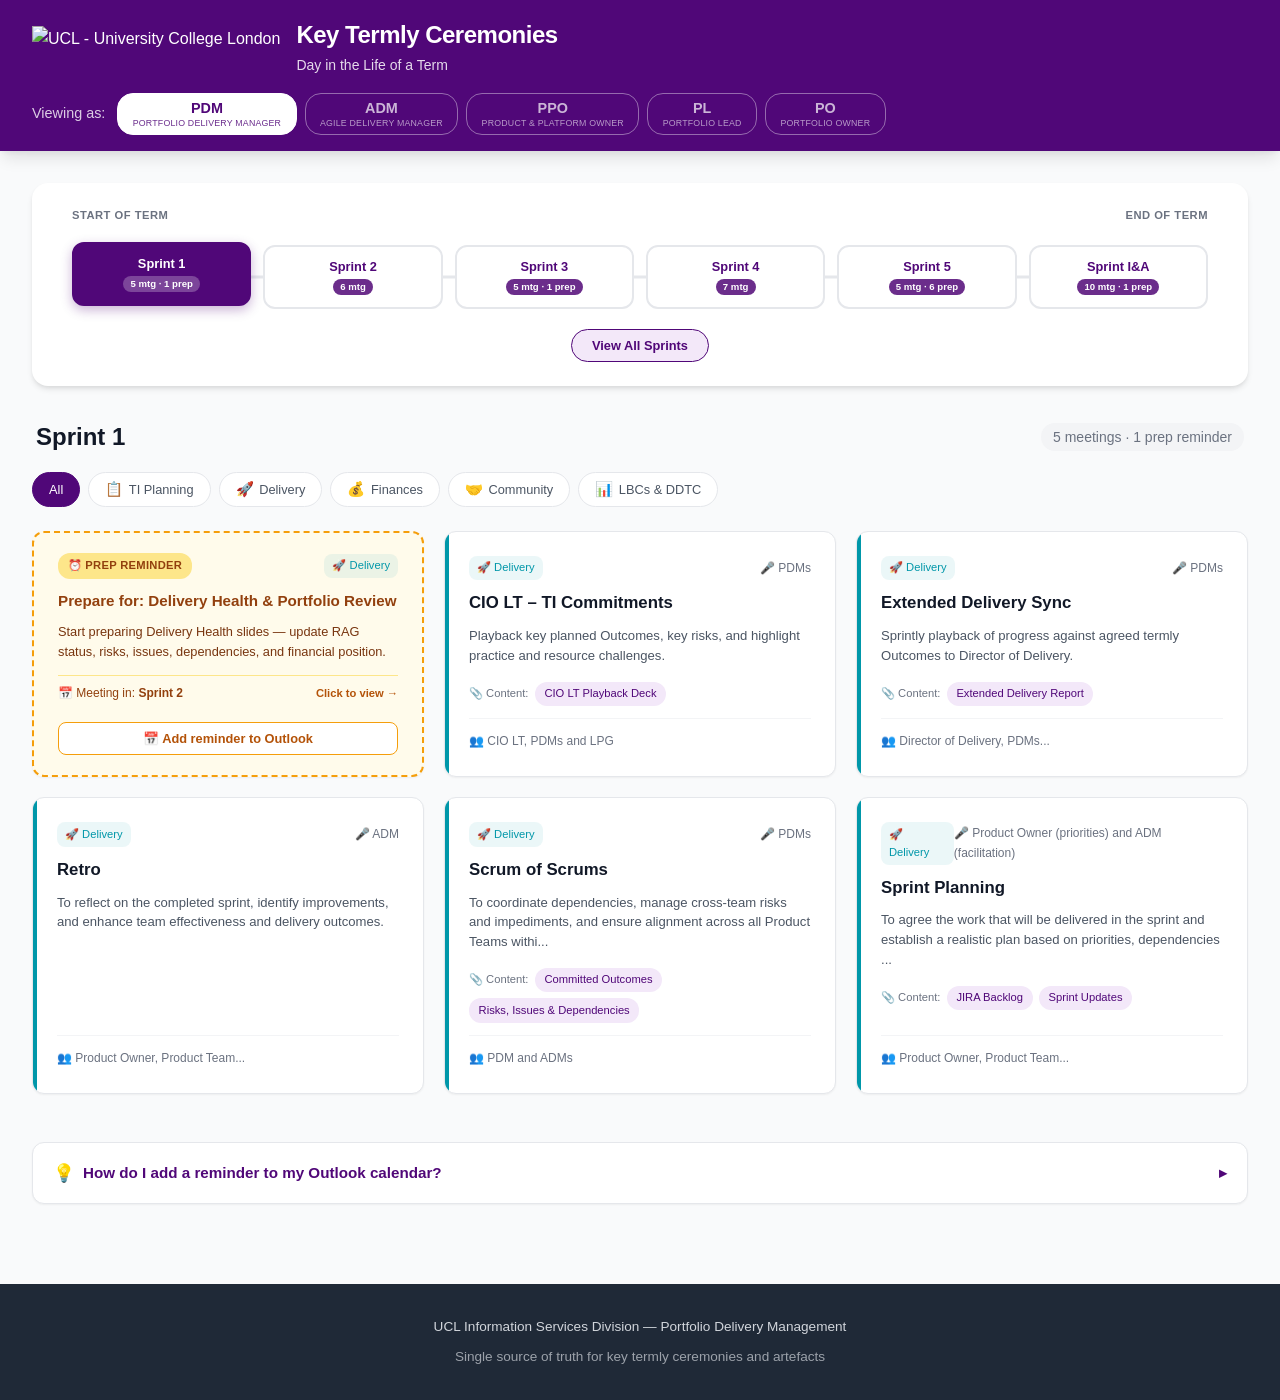
==== preview.html @ 7ee07da6 "Add files via upload" ====
<!DOCTYPE html>
<html lang="en">
<head>
    <meta charset="UTF-8">
    <meta name="viewport" content="width=device-width, initial-scale=1.0">
    <title>Key Termly Ceremonies — Day in the Life of a Term | UCL ISD</title>
    <meta name="description" content="A reference guide for Portfolio Delivery Managers at UCL, showing all key termly ceremonies, meetings, artefacts, and their schedule across sprints.">
    <style>
/* ========== CSS VARIABLES (UCL Branding) ========== */
:root {
    --ucl-purple: #500778;
    --ucl-purple-light: #6B2D8B;
    --ucl-purple-lighter: #F3E8F9;
    --ucl-purple-bg: #FAF5FC;
    --ucl-teal: #0097A9;
    --ucl-orange: #E87722;
    --ucl-red: #8C1515;
    --ucl-green: #2E7D32;
    --white: #FFFFFF;
    --gray-50: #F9FAFB;
    --gray-100: #F3F4F6;
    --gray-200: #E5E7EB;
    --gray-300: #D1D5DB;
    --gray-400: #9CA3AF;
    --gray-500: #6B7280;
    --gray-600: #4B5563;
    --gray-700: #374151;
    --gray-800: #1F2937;
    --gray-900: #111827;
    --shadow-sm: 0 1px 2px rgba(0,0,0,0.05);
    --shadow-md: 0 4px 6px -1px rgba(0,0,0,0.1), 0 2px 4px -1px rgba(0,0,0,0.06);
    --shadow-lg: 0 10px 15px -3px rgba(0,0,0,0.1), 0 4px 6px -2px rgba(0,0,0,0.05);
    --shadow-xl: 0 20px 25px -5px rgba(0,0,0,0.1), 0 10px 10px -5px rgba(0,0,0,0.04);
    --radius-sm: 6px;
    --radius-md: 8px;
    --radius-lg: 12px;
    --radius-xl: 16px;
    --transition: 0.2s ease;
}

/* ========== RESET & BASE ========== */
*, *::before, *::after {
    box-sizing: border-box;
    margin: 0;
    padding: 0;
}

html {
    scroll-behavior: smooth;
}

body {
    font-family: -apple-system, BlinkMacSystemFont, 'Segoe UI', Roboto, 'Helvetica Neue', Arial, sans-serif;
    background: var(--gray-50);
    color: var(--gray-800);
    line-height: 1.6;
    min-height: 100vh;
}

/* ========== ACCESSIBILITY ========== */
/* Skip navigation link */
.skip-link {
    position: absolute;
    top: -100px;
    left: 0;
    background: var(--ucl-purple);
    color: var(--white);
    padding: 0.75rem 1.5rem;
    z-index: 10000;
    font-weight: 600;
    text-decoration: none;
    border-radius: 0 0 var(--radius-md) 0;
}

.skip-link:focus {
    top: 0;
}

/* Screen reader only text */
.sr-only {
    position: absolute;
    width: 1px;
    height: 1px;
    padding: 0;
    margin: -1px;
    overflow: hidden;
    clip: rect(0, 0, 0, 0);
    white-space: nowrap;
    border-width: 0;
}

/* Reduced motion preference */
@media (prefers-reduced-motion: reduce) {
    *, *::before, *::after {
        animation-duration: 0.01ms !important;
        animation-iteration-count: 1 !important;
        transition-duration: 0.01ms !important;
        scroll-behavior: auto !important;
    }
}

/* High contrast mode support */
@media (forced-colors: active) {
    .sprint-card.active {
        border: 3px solid ButtonText;
    }
    
    .meeting-card::before {
        forced-color-adjust: none;
    }
    
    .filter-btn.active {
        border: 2px solid ButtonText;
    }
}

/* Content instructions for artefacts */
.content-instructions {
    font-size: 0.75rem;
    color: var(--gray-500);
    font-style: italic;
    margin-bottom: 0.5rem;
}

/* ========== HEADER ========== */
.site-header {
    background: var(--ucl-purple);
    color: var(--white);
    padding: 1rem 2rem;
    position: sticky;
    top: 0;
    z-index: 100;
    box-shadow: var(--shadow-lg);
}

.header-content {
    max-width: 1400px;
    margin: 0 auto;
    display: flex;
    justify-content: space-between;
    align-items: center;
    flex-wrap: wrap;
    gap: 1rem;
}

.site-title {
    font-size: 1.5rem;
    font-weight: 700;
    letter-spacing: -0.5px;
}

.site-subtitle {
    font-size: 0.875rem;
    opacity: 0.85;
    font-weight: 400;
}

.header-brand {
    display: flex;
    align-items: center;
    gap: 1rem;
}

.ucl-logo {
    height: 40px;
    width: auto;
}

.header-titles {
    display: flex;
    flex-direction: column;
}

.persona-selector {
    display: flex;
    align-items: center;
    gap: 0.75rem;
}

.persona-label {
    font-size: 0.9rem;
    opacity: 0.8;
}

.persona-badges {
    display: flex;
    gap: 0.5rem;
}

.persona-badge {
    display: flex;
    flex-direction: column;
    align-items: center;
    gap: 0.1rem;
    padding: 0.4rem 0.9rem;
    border-radius: 16px;
    border: 1.5px solid rgba(255,255,255,0.4);
    background: transparent;
    color: rgba(255,255,255,0.7);
    cursor: pointer;
    transition: var(--transition);
}

.persona-abbr {
    font-size: 0.9rem;
    font-weight: 700;
}

.persona-full {
    font-size: 0.55rem;
    font-weight: 500;
    opacity: 0.85;
    text-transform: uppercase;
    letter-spacing: 0.2px;
    white-space: nowrap;
}

.persona-badge.active {
    background: var(--white);
    color: var(--ucl-purple);
    border-color: var(--white);
}

.persona-badge.disabled {
    opacity: 0.4;
    cursor: not-allowed;
}

.persona-badge:not(.disabled):hover {
    background: rgba(255, 255, 255, 0.15);
    color: var(--white);
}

.persona-badge.active:hover {
    background: var(--white);
    color: var(--ucl-purple);
}

.persona-badge:focus-visible {
    outline: 3px solid var(--white);
    outline-offset: 2px;
}

/* ========== MAIN CONTENT ========== */
.main-content {
    max-width: 1400px;
    margin: 0 auto;
    padding: 2rem;
}

/* ========== TIMELINE ========== */
.timeline-section {
    background: var(--white);
    border-radius: var(--radius-xl);
    padding: 1.5rem 2rem 1.5rem;
    margin-bottom: 2rem;
    box-shadow: var(--shadow-md);
}

.timeline-header {
    display: flex;
    justify-content: space-between;
    margin-bottom: 1.25rem;
    padding: 0 0.5rem;
}

.timeline-label-start,
.timeline-label-end {
    font-size: 0.7rem;
    color: var(--gray-500);
    font-weight: 600;
    text-transform: uppercase;
    letter-spacing: 0.5px;
}

.timeline-track {
    position: relative;
    padding: 0 0.5rem;
}

.timeline-connector {
    position: absolute;
    top: 50%;
    left: 2rem;
    right: 2rem;
    height: 3px;
    background: var(--gray-200);
    transform: translateY(-50%);
    z-index: 1;
    border-radius: 2px;
}

.timeline-cards {
    position: relative;
    display: flex;
    justify-content: space-between;
    gap: 0.75rem;
    z-index: 2;
}

.sprint-card {
    display: flex;
    flex-direction: column;
    align-items: center;
    gap: 0.3rem;
    padding: 0.75rem 1rem;
    background: var(--white);
    border: 2px solid var(--gray-200);
    border-radius: var(--radius-lg);
    cursor: pointer;
    transition: all 0.25s ease;
    flex: 1;
    min-width: 0;
    position: relative;
}

.sprint-card:hover {
    border-color: var(--ucl-purple);
    background: var(--ucl-purple-lighter);
    transform: translateY(-2px);
    box-shadow: var(--shadow-md);
}

.sprint-card:focus-visible {
    outline: 3px solid var(--ucl-purple);
    outline-offset: 2px;
    border-color: var(--ucl-purple);
}

.sprint-card.active {
    background: var(--ucl-purple);
    border-color: var(--ucl-purple);
    transform: translateY(-3px);
    box-shadow: 0 4px 12px rgba(80, 7, 120, 0.3);
}

.sprint-card-name {
    font-size: 0.8rem;
    font-weight: 700;
    color: var(--ucl-purple);
    text-align: center;
}

.sprint-card.active .sprint-card-name {
    color: var(--white);
}

.sprint-card-count {
    font-size: 0.6rem;
    font-weight: 600;
    color: var(--white);
    background: var(--ucl-purple-light);
    padding: 0.15rem 0.45rem;
    border-radius: 10px;
    min-width: 1.4rem;
    text-align: center;
}

.sprint-card.active .sprint-card-count {
    background: rgba(255, 255, 255, 0.25);
    color: var(--white);
}

.view-all-container {
    display: flex;
    justify-content: center;
    margin-top: 1.25rem;
}

.view-all-btn {
    padding: 0.5rem 1.25rem;
    background: var(--ucl-purple-lighter);
    color: var(--ucl-purple);
    border: 1.5px solid var(--ucl-purple);
    border-radius: 20px;
    font-size: 0.8rem;
    font-weight: 600;
    cursor: pointer;
    transition: var(--transition);
}

.view-all-btn:hover {
    background: var(--ucl-purple);
    color: var(--white);
}

.view-all-btn.active {
    background: var(--ucl-purple);
    color: var(--white);
}

.view-all-btn:focus-visible {
    outline: 3px solid var(--ucl-purple);
    outline-offset: 2px;
}

/* ========== SPRINT HEADER ========== */
.sprint-header {
    display: flex;
    justify-content: space-between;
    align-items: center;
    margin-bottom: 1rem;
    padding: 0 0.25rem;
}

.sprint-title {
    font-size: 1.5rem;
    font-weight: 700;
    color: var(--gray-900);
}

.sprint-count {
    font-size: 0.875rem;
    color: var(--gray-500);
    background: var(--gray-100);
    padding: 0.35rem 0.75rem;
    border-radius: 20px;
}

/* ========== CATEGORY FILTER ========== */
.category-filter {
    display: flex;
    gap: 0.5rem;
    margin-bottom: 1.5rem;
    flex-wrap: wrap;
}

.filter-btn {
    padding: 0.5rem 1rem;
    border: 1.5px solid var(--gray-200);
    background: var(--white);
    border-radius: 20px;
    font-size: 0.8rem;
    font-weight: 500;
    color: var(--gray-600);
    cursor: pointer;
    transition: var(--transition);
    display: flex;
    align-items: center;
    gap: 0.35rem;
}

.filter-btn:hover {
    border-color: var(--ucl-purple);
    color: var(--ucl-purple);
}

.filter-btn.active {
    background: var(--ucl-purple);
    color: var(--white);
    border-color: var(--ucl-purple);
}

.filter-icon {
    font-size: 0.9rem;
}

/* ========== MEETINGS GRID ========== */
.meetings-grid {
    display: grid;
    grid-template-columns: repeat(auto-fill, minmax(380px, 1fr));
    gap: 1.25rem;
    margin-bottom: 3rem;
}

.meeting-card {
    background: var(--white);
    border-radius: var(--radius-lg);
    padding: 1.5rem;
    box-shadow: var(--shadow-sm);
    border: 1px solid var(--gray-200);
    cursor: pointer;
    transition: var(--transition);
    display: flex;
    flex-direction: column;
    gap: 0.75rem;
    position: relative;
    overflow: hidden;
}

.meeting-card::before {
    content: '';
    position: absolute;
    top: 0;
    left: 0;
    width: 4px;
    height: 100%;
    border-radius: 4px 0 0 4px;
}

.meeting-card[data-category="ti-planning"]::before { background: var(--ucl-purple); }
.meeting-card[data-category="delivery"]::before { background: var(--ucl-teal); }
.meeting-card[data-category="finances"]::before { background: var(--ucl-orange); }
.meeting-card[data-category="community"]::before { background: #00847C; }
.meeting-card[data-category="lbcs-ddtc"]::before { background: var(--ucl-red); }

.meeting-card:hover {
    box-shadow: var(--shadow-lg);
    transform: translateY(-2px);
    border-color: var(--gray-300);
}

.meeting-card:focus-visible {
    outline: 3px solid var(--ucl-purple);
    outline-offset: 2px;
    box-shadow: var(--shadow-lg);
}

.card-top {
    display: flex;
    justify-content: space-between;
    align-items: center;
}

.card-category {
    font-size: 0.7rem;
    font-weight: 500;
    padding: 0.2rem 0.5rem;
    border-radius: 8px;
}

.card-category[data-category="ti-planning"] {
    background: rgba(80, 7, 120, 0.08);
    color: var(--ucl-purple);
}
.card-category[data-category="delivery"] {
    background: rgba(0, 151, 169, 0.08);
    color: var(--ucl-teal);
}
.card-category[data-category="finances"] {
    background: rgba(232, 119, 34, 0.08);
    color: var(--ucl-orange);
}
.card-category[data-category="community"] {
    background: rgba(0, 132, 124, 0.08);
    color: #00847C;
}
.card-category[data-category="lbcs-ddtc"] {
    background: rgba(140, 21, 21, 0.08);
    color: var(--ucl-red);
}

.card-presenter {
    font-size: 0.75rem;
    color: var(--gray-500);
    font-weight: 500;
}

.card-title {
    font-size: 1.05rem;
    font-weight: 600;
    color: var(--gray-900);
    line-height: 1.3;
}

.card-why {
    font-size: 0.82rem;
    color: var(--gray-600);
    line-height: 1.5;
}

.card-content-row {
    display: flex;
    flex-wrap: wrap;
    align-items: center;
    gap: 0.4rem;
    padding-top: 0.25rem;
}

.card-content-label {
    font-size: 0.7rem;
    color: var(--gray-500);
    font-weight: 500;
}

.card-content-pill {
    font-size: 0.7rem;
    padding: 0.2rem 0.6rem;
    background: var(--ucl-purple-lighter);
    color: var(--ucl-purple);
    border-radius: 12px;
    font-weight: 500;
}

.card-footer {
    margin-top: auto;
    padding-top: 0.5rem;
    border-top: 1px solid var(--gray-100);
}

.card-who {
    font-size: 0.75rem;
    color: var(--gray-500);
}

/* ========== PREP REMINDER CARDS ========== */
.prep-reminder-card {
    background: #FFFBEB;
    border-radius: var(--radius-lg);
    padding: 1.25rem 1.5rem;
    box-shadow: var(--shadow-sm);
    border: 2px dashed #F59E0B;
    cursor: pointer;
    transition: var(--transition);
    display: flex;
    flex-direction: column;
    gap: 0.6rem;
}

.prep-reminder-card:hover {
    box-shadow: var(--shadow-lg);
    transform: translateY(-2px);
    border-color: #D97706;
    background: #FEF3C7;
}

.prep-reminder-card:focus-visible {
    outline: 3px solid #F59E0B;
    outline-offset: 2px;
}

.prep-reminder-header {
    display: flex;
    justify-content: space-between;
    align-items: center;
}

.prep-reminder-badge {
    font-size: 0.7rem;
    font-weight: 700;
    color: #92400E;
    background: #FDE68A;
    padding: 0.25rem 0.6rem;
    border-radius: 12px;
    text-transform: uppercase;
    letter-spacing: 0.3px;
}

.prep-reminder-title {
    font-size: 0.95rem;
    font-weight: 600;
    color: #92400E;
}

.prep-reminder-message {
    font-size: 0.8rem;
    color: #78350F;
    line-height: 1.5;
}

.prep-reminder-footer {
    display: flex;
    justify-content: space-between;
    align-items: center;
    padding-top: 0.5rem;
    border-top: 1px solid #FDE68A;
    margin-top: auto;
}

.prep-reminder-meeting-sprint {
    font-size: 0.75rem;
    color: #92400E;
}

.prep-reminder-action {
    font-size: 0.7rem;
    font-weight: 600;
    color: #B45309;
}

.prep-reminder-calendar {
    margin-top: 0.6rem;
}

.outlook-btn {
    width: 100%;
    padding: 0.5rem 0.75rem;
    background: var(--white);
    border: 1.5px solid #F59E0B;
    border-radius: var(--radius-md);
    font-size: 0.8rem;
    font-weight: 600;
    color: #B45309;
    cursor: pointer;
    transition: var(--transition);
}

.outlook-btn:hover {
    background: #F59E0B;
    color: var(--white);
}

.outlook-btn:focus-visible {
    outline: 3px solid #F59E0B;
    outline-offset: 2px;
}

/* ========== EMPTY STATE ========== */
.empty-state {
    grid-column: 1 / -1;
    text-align: center;
    padding: 3rem;
    color: var(--gray-500);
}

.empty-state-icon {
    font-size: 3rem;
    margin-bottom: 1rem;
}

.empty-state-text {
    font-size: 1rem;
    font-weight: 500;
}

/* ========== DETAIL PANEL (MODAL) ========== */
.detail-overlay {
    position: fixed;
    top: 0;
    left: 0;
    width: 100%;
    height: 100%;
    background: rgba(0, 0, 0, 0.5);
    z-index: 1000;
    display: none;
    align-items: center;
    justify-content: center;
    padding: 2rem;
    opacity: 0;
    transition: opacity 0.3s ease;
}

.detail-overlay.visible {
    display: flex;
    opacity: 1;
}

.detail-panel {
    background: var(--white);
    border-radius: var(--radius-xl);
    width: 100%;
    max-width: 700px;
    max-height: 85vh;
    overflow-y: auto;
    padding: 2rem;
    position: relative;
    box-shadow: var(--shadow-xl);
    animation: slideUp 0.3s ease;
}

/* Artefact panel removed - now inline */

@keyframes slideUp {
    from {
        transform: translateY(20px);
        opacity: 0;
    }
    to {
        transform: translateY(0);
        opacity: 1;
    }
}

.detail-close {
    position: absolute;
    top: 1rem;
    right: 1rem;
    width: 36px;
    height: 36px;
    border-radius: 50%;
    border: none;
    background: var(--gray-100);
    color: var(--gray-600);
    font-size: 1.5rem;
    cursor: pointer;
    display: flex;
    align-items: center;
    justify-content: center;
    transition: var(--transition);
}

.detail-close:hover {
    background: var(--gray-200);
    color: var(--gray-800);
}

.detail-header {
    display: flex;
    gap: 0.5rem;
    margin-bottom: 0.75rem;
    flex-wrap: wrap;
}

.detail-category-badge,
.detail-sprint-badge {
    padding: 0.3rem 0.75rem;
    border-radius: 12px;
    font-size: 0.7rem;
    font-weight: 600;
}

.detail-sprint-badge {
    background: var(--gray-100);
    color: var(--gray-600);
}

/* Artefact badge removed - now inline */

.detail-title {
    font-size: 1.5rem;
    font-weight: 700;
    color: var(--gray-900);
    margin-bottom: 1.5rem;
    padding-right: 2rem;
}

.detail-sections {
    display: flex;
    flex-direction: column;
    gap: 1.5rem;
}

.detail-section h3 {
    font-size: 0.85rem;
    font-weight: 600;
    color: var(--gray-500);
    text-transform: uppercase;
    letter-spacing: 0.5px;
    margin-bottom: 0.5rem;
    display: flex;
    align-items: center;
    gap: 0.4rem;
}

.section-icon {
    font-size: 1rem;
}

.detail-section p {
    font-size: 0.9rem;
    color: var(--gray-700);
    line-height: 1.7;
}

.outcome-box {
    margin-top: 0.75rem;
    padding: 0.75rem 1rem;
    background: var(--gray-50);
    border-left: 3px solid var(--ucl-purple);
    border-radius: 0 var(--radius-sm) var(--radius-sm) 0;
}

.outcome-box strong {
    font-size: 0.8rem;
    color: var(--ucl-purple);
    text-transform: uppercase;
    letter-spacing: 0.3px;
}

.outcome-box p {
    margin-top: 0.25rem;
    font-size: 0.85rem;
}

/* Key responsibilities list */
#detailResponsibilities {
    list-style: none;
    padding: 0;
    margin: 0;
}

#detailResponsibilities li {
    font-size: 0.9rem;
    color: var(--gray-700);
    padding: 0.35rem 0;
    padding-left: 1.5rem;
    position: relative;
    line-height: 1.5;
}

#detailResponsibilities li::before {
    content: '✓';
    position: absolute;
    left: 0;
    color: var(--ucl-green);
    font-weight: 700;
}

/* Content links (artefacts) */
.content-links {
    display: flex;
    flex-direction: column;
    gap: 0.5rem;
}

.content-link {
    display: inline-flex;
    align-items: center;
    gap: 0.4rem;
    padding: 0.6rem 1rem;
    background: var(--ucl-purple-lighter);
    border: 1.5px solid rgba(80, 7, 120, 0.2);
    border-radius: var(--radius-md);
    font-size: 0.85rem;
    color: var(--ucl-purple);
    font-weight: 500;
    cursor: pointer;
    transition: var(--transition);
    text-decoration: none;
}

.content-link:hover {
    background: var(--ucl-purple);
    color: var(--white);
    border-color: var(--ucl-purple);
}

.content-link.expanded {
    background: var(--ucl-purple);
    color: var(--white);
    border-color: var(--ucl-purple);
}

/* Inline artefact preview */
.content-preview {
    margin-top: 0.75rem;
}

.artefact-inline-preview {
    background: var(--gray-50);
    border: 1px solid var(--gray-200);
    border-radius: var(--radius-md);
    padding: 1rem;
    animation: slideDown 0.2s ease;
}

@keyframes slideDown {
    from { opacity: 0; transform: translateY(-8px); }
    to { opacity: 1; transform: translateY(0); }
}

.preview-title {
    font-size: 0.9rem;
    font-weight: 600;
    color: var(--gray-800);
    margin-bottom: 0.5rem;
}

.preview-description {
    font-size: 0.8rem;
    color: var(--gray-600);
    line-height: 1.5;
    margin-bottom: 0.75rem;
}

.preview-screenshots {
    display: flex;
    flex-direction: column;
    gap: 0.5rem;
}

.preview-screenshot-item {
    border: 1px solid var(--gray-200);
    border-radius: var(--radius-sm);
    overflow: hidden;
    cursor: pointer;
    transition: var(--transition);
}

.preview-screenshot-item:hover {
    box-shadow: var(--shadow-md);
    border-color: var(--ucl-purple);
}

.preview-screenshot-img {
    width: 100%;
    height: auto;
    display: block;
}

.screenshot-hint {
    text-align: center;
    font-size: 0.7rem;
    color: var(--gray-400);
    padding: 0.4rem;
    margin: 0;
}

/* Attendees */
.attendees-list {
    display: flex;
    flex-wrap: wrap;
    gap: 0.4rem;
}

.attendee-tag {
    padding: 0.3rem 0.7rem;
    background: var(--gray-100);
    border-radius: 16px;
    font-size: 0.8rem;
    color: var(--gray-700);
}

/* Back to meeting button - REMOVED (artefacts now inline) */

/* Screenshot gallery in artefact panel - REMOVED (now inline) */

/* Lightbox (full-screen image zoom) */
.lightbox-overlay {
    position: fixed;
    top: 0;
    left: 0;
    width: 100%;
    height: 100%;
    background: rgba(0, 0, 0, 0.9);
    z-index: 2000;
    display: none;
    align-items: center;
    justify-content: center;
    padding: 2rem;
    cursor: pointer;
}

.lightbox-overlay.visible {
    display: flex;
}

.lightbox-image {
    max-width: 95%;
    max-height: 90vh;
    object-fit: contain;
    border-radius: var(--radius-md);
    box-shadow: 0 0 40px rgba(0,0,0,0.5);
    animation: lightboxZoom 0.3s ease;
}

@keyframes lightboxZoom {
    from {
        transform: scale(0.8);
        opacity: 0;
    }
    to {
        transform: scale(1);
        opacity: 1;
    }
}

.lightbox-close {
    position: absolute;
    top: 1.5rem;
    right: 1.5rem;
    width: 44px;
    height: 44px;
    border-radius: 50%;
    border: none;
    background: rgba(255,255,255,0.15);
    color: var(--white);
    font-size: 2rem;
    cursor: pointer;
    display: flex;
    align-items: center;
    justify-content: center;
    transition: var(--transition);
    z-index: 2001;
}

.lightbox-close:hover {
    background: rgba(255,255,255,0.3);
}

/* ========== HELP SECTION ========== */
.help-section {
    margin: 1rem 0 3rem;
}

.help-details {
    background: var(--white);
    border: 1px solid var(--gray-200);
    border-radius: var(--radius-lg);
    box-shadow: var(--shadow-sm);
    overflow: hidden;
}

.help-summary {
    padding: 1rem 1.25rem;
    font-size: 0.95rem;
    font-weight: 600;
    color: var(--ucl-purple);
    cursor: pointer;
    display: flex;
    align-items: center;
    gap: 0.5rem;
    list-style: none;
    user-select: none;
}

.help-summary::-webkit-details-marker {
    display: none;
}

.help-summary::after {
    content: '▸';
    margin-left: auto;
    transition: transform 0.2s ease;
}

.help-details[open] .help-summary::after {
    transform: rotate(90deg);
}

.help-summary:hover {
    background: var(--ucl-purple-lighter);
}

.help-summary:focus-visible {
    outline: 3px solid var(--ucl-purple);
    outline-offset: -3px;
}

.help-icon {
    font-size: 1.1rem;
}

.help-content {
    padding: 0 1.25rem 1.25rem;
    border-top: 1px solid var(--gray-100);
}

.help-content p {
    font-size: 0.85rem;
    color: var(--gray-700);
    line-height: 1.6;
    margin-top: 0.75rem;
}

.help-steps {
    margin: 0.75rem 0 0 1.25rem;
    padding: 0;
}

.help-steps li {
    font-size: 0.85rem;
    color: var(--gray-700);
    line-height: 1.6;
    margin-bottom: 0.4rem;
}

.help-content code {
    background: var(--gray-100);
    padding: 0.1rem 0.35rem;
    border-radius: 4px;
    font-size: 0.8rem;
    color: var(--ucl-purple);
}

.help-note {
    font-size: 0.8rem !important;
    color: var(--gray-500) !important;
    font-style: italic;
    padding: 0.75rem;
    background: var(--gray-50);
    border-radius: var(--radius-md);
    border-left: 3px solid var(--ucl-purple);
    margin-top: 1rem !important;
}

/* ========== FOOTER ========== */
.site-footer {
    background: var(--gray-800);
    color: var(--gray-300);
    padding: 2rem;
    text-align: center;
}

.footer-content p {
    font-size: 0.85rem;
}

.footer-note {
    font-size: 0.75rem;
    opacity: 0.7;
    margin-top: 0.5rem;
}

/* ========== RESPONSIVE ========== */
@media (max-width: 768px) {
    .header-content {
        flex-direction: column;
        align-items: flex-start;
    }

    /* On mobile, hide the long full-name labels to save space (tooltip still available) */
    .persona-full {
        display: none;
    }

    .main-content {
        padding: 1rem;
    }

    .timeline-section {
        padding: 1.25rem 1rem;
    }

    .timeline-cards {
        flex-wrap: wrap;
        gap: 0.5rem;
    }

    .sprint-card {
        flex: 0 0 calc(33.33% - 0.5rem);
        padding: 0.6rem 0.5rem;
    }

    .sprint-card-number {
        font-size: 0.95rem;
    }

    .sprint-card-name {
        font-size: 0.55rem;
    }

    .timeline-connector {
        display: none;
    }

    .meetings-grid {
        grid-template-columns: 1fr;
    }

    .category-filter {
        overflow-x: auto;
        flex-wrap: nowrap;
        padding-bottom: 0.5rem;
    }

    .filter-btn {
        white-space: nowrap;
    }

    .detail-overlay {
        padding: 1rem;
    }

    .detail-panel {
        padding: 1.5rem;
        max-height: 90vh;
    }

    .detail-title {
        font-size: 1.25rem;
    }

    .sprint-header {
        flex-direction: column;
        align-items: flex-start;
        gap: 0.5rem;
    }

    .view-all-btn {
        width: 100%;
    }
}

@media (max-width: 480px) {
    .sprint-card {
        flex: 0 0 calc(33.33% - 0.35rem);
        padding: 0.5rem 0.35rem;
    }

    .sprint-card-count {
        display: none;
    }
}

</style>
</head>
<body>
    <!-- Skip Navigation Link (for keyboard/screen reader users) -->
    <a href="#main-content" class="skip-link">Skip to main content</a>

    <!-- Header -->
    <header class="site-header" role="banner">
        <div class="header-content">
            <div class="header-left">
                <div class="header-brand">
                    <img src="Images/ucl-logo-white.png" alt="UCL - University College London" class="ucl-logo" />
                    <div class="header-titles">
                        <h1 class="site-title">Key Termly Ceremonies</h1>
                        <p class="site-subtitle">Day in the Life of a Term</p>
                    </div>
                </div>
            </div>
            <div class="header-right">
                <nav class="persona-selector" aria-label="Role selector">
                    <span class="persona-label" id="persona-label">Viewing as:</span>
                    <div class="persona-badges" role="group" aria-labelledby="persona-label">
                        <button class="persona-badge active" data-persona="pdm" aria-pressed="true" aria-label="View as Portfolio Delivery Manager" title="Portfolio Delivery Manager">
                            <span class="persona-abbr">PDM</span>
                            <span class="persona-full">Portfolio Delivery Manager</span>
                        </button>
                        <button class="persona-badge" data-persona="adm" aria-pressed="false" aria-label="View as Agile Delivery Manager" title="Agile Delivery Manager">
                            <span class="persona-abbr">ADM</span>
                            <span class="persona-full">Agile Delivery Manager</span>
                        </button>
                        <button class="persona-badge" data-persona="ppo" aria-pressed="false" aria-label="View as Product and Platform Owner" title="Product & Platform Owner">
                            <span class="persona-abbr">PPO</span>
                            <span class="persona-full">Product &amp; Platform Owner</span>
                        </button>
                        <button class="persona-badge" data-persona="pl" aria-pressed="false" aria-label="View as Portfolio Lead" title="Portfolio Lead">
                            <span class="persona-abbr">PL</span>
                            <span class="persona-full">Portfolio Lead</span>
                        </button>
                        <button class="persona-badge" data-persona="po" aria-pressed="false" aria-label="View as Portfolio Owner" title="Portfolio Owner">
                            <span class="persona-abbr">PO</span>
                            <span class="persona-full">Portfolio Owner</span>
                        </button>
                    </div>
                </nav>
            </div>
        </div>
    </header>

    <!-- Main Content -->
    <main class="main-content" id="main-content" role="main">
        <!-- Timeline Section -->
        <section class="timeline-section" aria-label="Sprint timeline navigation">
            <p class="sr-only">Select a sprint to view its ceremonies. Each sprint card shows the number of meetings in that sprint.</p>
            <div class="timeline-header">
                <span class="timeline-label-start">Start of Term</span>
                <span class="timeline-label-end">End of Term</span>
            </div>
            <div class="timeline-track" role="toolbar" aria-label="Sprint selection">
                <div class="timeline-connector" aria-hidden="true"></div>
                <div class="timeline-cards" id="timelineCards">
                    <!-- Sprint cards populated by JavaScript -->
                </div>
            </div>
            <div class="view-all-container">
                <button class="view-all-btn" id="viewAllBtn" aria-pressed="false" aria-label="View all sprints together">View All Sprints</button>
            </div>
        </section>

        <!-- Sprint Header -->
        <section class="sprint-header" id="sprintHeader" aria-live="polite">
            <h2 class="sprint-title" id="sprintTitle">Sprint 1</h2>
            <div class="sprint-meta">
                <span class="sprint-count" id="sprintCount" aria-live="polite"></span>
            </div>
        </section>

        <!-- Category Filter -->
        <section class="category-filter" aria-label="Filter meetings by category" role="toolbar">
            <button class="filter-btn active" data-category="all" aria-pressed="true">All</button>
            <button class="filter-btn" data-category="ti-planning" aria-pressed="false">
                <span class="filter-icon" aria-hidden="true">📋</span> TI Planning
            </button>
            <button class="filter-btn" data-category="delivery" aria-pressed="false">
                <span class="filter-icon" aria-hidden="true">🚀</span> Delivery
            </button>
            <button class="filter-btn" data-category="finances" aria-pressed="false">
                <span class="filter-icon" aria-hidden="true">💰</span> Finances
            </button>
            <button class="filter-btn" data-category="community" aria-pressed="false">
                <span class="filter-icon" aria-hidden="true">🤝</span> Community
            </button>
            <button class="filter-btn" data-category="lbcs-ddtc" aria-pressed="false">
                <span class="filter-icon" aria-hidden="true">📊</span> LBCs & DDTC
            </button>
        </section>

        <!-- Meetings Grid -->
        <section class="meetings-grid" id="meetingsGrid" aria-label="List of ceremonies" aria-live="polite">
            <!-- Populated by JavaScript -->
        </section>

        <!-- Meeting Detail Panel (Modal) -->
        <div class="detail-overlay" id="detailOverlay" role="dialog" aria-modal="true" aria-labelledby="detailTitle">
            <div class="detail-panel" id="detailPanel">
                <button class="detail-close" id="detailClose" aria-label="Close meeting details">&times;</button>
                <div class="detail-header">
                    <span class="detail-category-badge" id="detailCategoryBadge"></span>
                    <span class="detail-sprint-badge" id="detailSprintBadge"></span>
                </div>
                <h2 class="detail-title" id="detailTitle"></h2>
                
                <div class="detail-sections">
                    <div class="detail-section">
                        <h3><span class="section-icon" aria-hidden="true">🎤</span> Presenter</h3>
                        <p id="detailPresenter"></p>
                    </div>

                    <div class="detail-section">
                        <h3><span class="section-icon" aria-hidden="true">🎯</span> Why</h3>
                        <p id="detailWhy"></p>
                        <div class="outcome-box" id="detailOutcomeBox">
                            <strong>Outcome:</strong>
                            <p id="detailOutcome"></p>
                        </div>
                    </div>

                    <div class="detail-section" id="contentSection">
                        <h3><span class="section-icon" aria-hidden="true">📎</span> Content</h3>
                        <p class="content-instructions">Click an artefact below to view its description and example screenshot.</p>
                        <div class="content-links" id="detailContent" role="group" aria-label="Artefacts for this meeting"></div>
                        <div class="content-preview" id="contentPreview" aria-live="polite"></div>
                    </div>

                    <div class="detail-section">
                        <h3><span class="section-icon" aria-hidden="true">👥</span> Who</h3>
                        <div id="detailAttendees"></div>
                    </div>

                    <div class="detail-section" id="responsibilitiesSection">
                        <h3><span class="section-icon" aria-hidden="true">✅</span> Key Responsibilities</h3>
                        <ul id="detailResponsibilities"></ul>
                    </div>
                </div>
            </div>
        </div>

        <!-- Image Lightbox (full-screen zoom) -->
        <div class="lightbox-overlay" id="lightboxOverlay" role="dialog" aria-modal="true" aria-label="Enlarged artefact image">
            <button class="lightbox-close" id="lightboxClose" aria-label="Close enlarged image">&times;</button>
            <img class="lightbox-image" id="lightboxImage" alt="" />
        </div>

        <!-- Help: Adding reminders to Outlook -->
        <section class="help-section" aria-label="How to add reminders to Outlook">
            <details class="help-details">
                <summary class="help-summary">
                    <span class="help-icon" aria-hidden="true">💡</span>
                    How do I add a reminder to my Outlook calendar?
                </summary>
                <div class="help-content">
                    <p>Prep reminders show in the sprint <strong>before</strong> a meeting, so you have time to prepare. To add one to your calendar:</p>
                    <ol class="help-steps">
                        <li>Click a sprint on the timeline that has a <strong>⏰ Prep Reminder</strong> card.</li>
                        <li>On the reminder card, click <strong>📅 Add reminder to Outlook</strong>.</li>
                        <li>A small calendar file (<code>.ics</code>) will download.</li>
                        <li>Open the downloaded file — it will open in Outlook (or your default calendar app).</li>
                        <li>In Outlook, click <strong>Save &amp; Close</strong> to add it to your calendar.</li>
                    </ol>
                    <p class="help-note">The reminder is created as an all-day event on the first day of the prep sprint. It works with Outlook, Google Calendar, and Apple Calendar. Your other meetings are already in your team diaries — these reminders are just to prompt you to start preparing.</p>
                </div>
            </details>
        </section>
    </main>

    <!-- Footer -->
    <footer class="site-footer" role="contentinfo">
        <div class="footer-content">
            <p>UCL Information Services Division — Portfolio Delivery Management</p>
            <p class="footer-note">Single source of truth for key termly ceremonies and artefacts</p>
        </div>
    </footer>

    <script>
// Key Termly Ceremonies - Meeting Data
const CEREMONIES_DATA = {
  // ============================================================
  // TERM CONFIGURATION — edit this each term
  // ------------------------------------------------------------
  // 1. hasExtraSprint6: set to true ONLY for the long term (once
  //    a year) that has an extra 2-week Sprint 6 before I&A.
  //    Leave as false for normal terms (5 sprints + I&A).
  // 2. sprintStartDates: the Monday each sprint begins, written as
  //    "YYYY-MM-DD" (year-month-day). Used for Outlook reminders.
  //    Update these 7 dates at the start of each term.
  // ============================================================
  termConfig: {
    hasExtraSprint6: false,
    sprintStartDates: {
      "sprint-1":    "2026-10-19",
      "sprint-2":    "2026-11-02",
      "sprint-3":    "2026-11-16",
      "sprint-4":    "2026-11-30",
      "sprint-5":    "2026-12-14",
      "sprint-6":    "2026-12-28",
      "sprint-6-ia": "2027-01-04"
    }
  },

  personas: [
    { id: "pdm", name: "Portfolio Delivery Manager", shortName: "PDM", active: true },
    { id: "adm", name: "Agile Delivery Manager", shortName: "ADM", active: true },
    { id: "ppo", name: "Product & Platform Owner", shortName: "PPO", active: true },
    { id: "pl", name: "Portfolio Lead", shortName: "PL", active: true },
    { id: "po", name: "Portfolio Owner", shortName: "PO", active: true }
  ],

  // Note: "sprint-6" is the OPTIONAL extra sprint (only shown when
  // termConfig.hasExtraSprint6 is true). "sprint-6-ia" is always the
  // final Innovation & Adapt sprint.
  sprints: [
    { id: "sprint-1", name: "Sprint 1", shortName: "Sprint 1", position: 1, optional: false },
    { id: "sprint-2", name: "Sprint 2", shortName: "Sprint 2", position: 2, optional: false },
    { id: "sprint-3", name: "Sprint 3", shortName: "Sprint 3", position: 3, optional: false },
    { id: "sprint-4", name: "Sprint 4", shortName: "Sprint 4", position: 4, optional: false },
    { id: "sprint-5", name: "Sprint 5", shortName: "Sprint 5", position: 5, optional: false },
    { id: "sprint-6", name: "Sprint 6", shortName: "Sprint 6", position: 6, optional: true },
    { id: "sprint-6-ia", name: "Sprint I&A", shortName: "I&A", position: 7, optional: false }
  ],

  categories: [
    { id: "ti-planning", name: "TI Planning", color: "#500778", icon: "📋" },
    { id: "delivery", name: "Delivery", color: "#0097A9", icon: "🚀" },
    { id: "finances", name: "Finances", color: "#E87722", icon: "💰" },
    { id: "community", name: "Community", color: "#00847C", icon: "🤝" },
    { id: "lbcs-ddtc", name: "LBCs & DDTC", color: "#8C1515", icon: "📊" }
  ],

  // Artefacts that meetings link to
  artefacts: [
    {
      id: "cio-lt-playback-deck",
      name: "CIO LT Playback Deck",
      description: "The PDM gathers all committed outcomes, highlights the key risks and resource challenges in the CIO LT Playback Deck.",
      outcome: "The CIO LT Playback Deck is updated.",
      preparedBy: "Change Portfolio Manager",
      screenshots: ["Images/cio-lt-playback-deck.png.png"]
    },
    {
      id: "ti-planning-risks-dependencies",
      name: "TI Planning Risks & Dependencies",
      description: "A cross-portfolio view of key risks, dependencies, and planned initiatives identified during TI Planning. Enables portfolios to share a high-level view of work and ensures interdependencies are incorporated into planning activities.",
      outcome: "All risks and cross-portfolio dependencies are outlined.",
      preparedBy: "Portfolio Delivery Manager",
      screenshots: ["Images/ti-planning-risks-dependencies.png.png"]
    },
    {
      id: "ti-planning-management-review-deck",
      name: "TI Planning Management Review Deck",
      description: "Slides capturing confirmed planned outcomes, remaining delivery risks, dependencies and delivery confidence ahead of the TI start.",
      outcome: "Confirmed alignment across portfolios, agreed key priorities and dependency resolutions, and actions to address outstanding risks.",
      preparedBy: "PDMs",
      screenshots: ["Images/ti-planning-management-review-deck.png.png"]
    },
    {
      id: "portfolio-vision-slide-deck",
      name: "Portfolio Vision Slide Deck",
      description: "A set of prepared slides capturing strategic inputs, priorities, and insights that the portfolio updates ahead of the session to support defining the future vision.",
      outcome: "Portfolio Vision slides are updated with aligned strategic direction, key priorities, and a clearly articulated future state for the portfolio.",
      preparedBy: "Change Portfolio Chair, Product Management, Platform and Product team representatives",
      screenshots: ["Images/portfolio-vision-slide-deck-1.png.png", "Images/portfolio-vision-slide-deck-2.png.png"]
    },
    {
      id: "extended-delivery-report",
      name: "Extended Delivery Report",
      description: "Updated Extended Delivery slides capturing progress against termly outcomes, key risks, dependencies, and required interventions.",
      outcome: "Clear, shared visibility of progress against termly outcomes, with risks, dependencies, and interventions identified and aligned.",
      preparedBy: "Change Portfolio Delivery Manager",
      screenshots: ["Images/extended-delivery-report-1.png.png", "Images/extended-delivery-report-2.png.png"]
    },
    {
      id: "itppd-staff-log",
      name: "ITPPD Staff Log",
      description: "A record of resource assignments, vacancies, subcontractor contract dates, and budgets used to review workforce capacity.",
      outcome: "Clear view of resource allocation and capacity across portfolios.",
      preparedBy: "Staff Operations Manager",
      screenshots: []
    },
    {
      id: "finance-plan",
      name: "Finance Plan",
      description: "A monthly update of portfolio financial plans with actual spend provided by the Lean Portfolio Group, reviewed by the PDM to validate forecasts and ensure alignment within allocated budgets.",
      outcome: "Accurate and aligned financial plans, with forecasts validated and managed within budget.",
      preparedBy: "Change Portfolio Manager, Lean Portfolio Group Rep",
      screenshots: []
    },
    {
      id: "portfolio-status-update",
      name: "Portfolio Status Update",
      description: "Updated portfolio performance slides with delivery status, financials, risks, and progress information.",
      outcome: "Clear visibility of portfolio health and progress for governance review.",
      preparedBy: "Change Portfolio Delivery Manager",
      screenshots: ["Images/portfolio-status-update.png.png"]
    },
    {
      id: "portfolio-delivery-updates",
      name: "Portfolio Delivery Updates",
      description: "Slides capturing delivery progress, achievements, and any blockers or changes since the last reporting period.",
      outcome: "Stakeholders have a clear picture of delivery performance across portfolios.",
      preparedBy: "Change Portfolio Delivery Manager",
      screenshots: ["Images/portfolio-delivery-updates.png.png"]
    },
    {
      id: "portfolio-roadmap",
      name: "Portfolio Roadmap",
      description: "A visual representation of planned delivery across Now/Next/Future horizons, categorised by Strategic Change, Enhance, and Maintain.",
      outcome: "Clear visibility of planned work and strategic direction for the portfolio.",
      preparedBy: "Product Owners, Portfolio Delivery Manager",
      screenshots: ["Images/portfolio-roadmap.png.png"]
    },
    {
      id: "lean-business-case",
      name: "Lean Business Case",
      description: "A structured document for each investment request, capturing objectives, benefits, costs, risks, and delivery approach for DDTC approval.",
      outcome: "Approved investment decisions with clear alignment on priorities and risks.",
      preparedBy: "Product and Platform Owners",
      screenshots: ["Images/lean-business-case.png.png"]
    },
    {
      id: "committed-outcomes",
      name: "Committed Outcomes",
      description: "The agreed set of outcomes that each portfolio and product team has committed to deliver during the term.",
      outcome: "Clear visibility of what each team has committed to delivering.",
      preparedBy: "Product Teams, ADMs",
      screenshots: ["Images/committed-outcomes.png.png"]
    },
    {
      id: "risk-issues-dependencies",
      name: "Risks, Issues & Dependencies",
      description: "A log of identified risks, active issues, and cross-team or cross-portfolio dependencies that require coordination.",
      outcome: "All risks and dependencies are tracked, visible, and actively managed.",
      preparedBy: "PDM, ADMs",
      screenshots: ["Images/risk-issues-dependencies.png.png"]
    },
    {
      id: "jira-backlog",
      name: "JIRA Backlog",
      description: "The prioritised product backlog in JIRA containing user stories, bugs, and tasks ready for sprint planning.",
      outcome: "A refined and prioritised backlog ready for team commitment.",
      preparedBy: "Product Owner",
      screenshots: ["Images/jira-backlog.png.png"]
    },
    {
      id: "sprint-updates",
      name: "Sprint Updates",
      description: "Updates on sprint progress, completed work, and any changes to scope or commitments during the sprint.",
      outcome: "Transparency on sprint progress and any impediments.",
      preparedBy: "ADM, Product Team",
      screenshots: ["Images/sprint-updates.png.png"]
    },
    {
      id: "inspect-adapt-slides",
      name: "Inspect & Adapt Slides",
      description: "A consolidated summary of progress, metrics, insights, and key improvement areas captured from the term review.",
      outcome: "Portfolio Inspect & Adapt slides are updated with portfolio progress against term outcomes, including metrics and key insights.",
      preparedBy: "Change Portfolio Delivery Manager",
      screenshots: []
    },
    {
      id: "vision-of-visions-slides",
      name: "Vision of Visions Slides",
      description: "Updated Vision of Vision slides and a dependency tracking spreadsheet capturing cross-portfolio dependencies, priorities, and alignment inputs.",
      outcome: "Clear cross-portfolio visibility, aligned priorities, and readiness for coordinated TI planning.",
      preparedBy: "Change Portfolio Delivery Manager",
      screenshots: []
    }
  ],

  // Meetings only (each has a "personas" array: which roles see it)
  meetings: [
    {
      id: "cio-lt-commitments",
      name: "CIO LT – TI Commitments",
      category: "delivery",
      personas: ["pdm", "po"],
      activityGroup: "CIO",
      sprints: ["sprint-1"],
      presenter: "PDMs",
      why: "Playback key planned Outcomes, key risks, and highlight practice and resource challenges.",
      outcome: "Ensures CIO LT is aligned on planned term outcomes, key risks, dependencies, resource constraints and financial implications, and provides a forum for leaders to resolve issues, remove barriers and support successful delivery.",
      content: ["cio-lt-playback-deck"],
      whoAttends: "CIO LT, PDMs and LPG"
    },
    {
      id: "ti-planning-meeting",
      name: "TI Planning",
      category: "ti-planning",
      personas: ["pdm", "adm", "ppo", "pl"],
      activityGroup: "TIP",
      sprints: ["sprint-6-ia"],
      presenter: "Various",
      why: "A quarterly, collaborative event that serves as the heartbeat of agile working at UCL, aligning all the teams to a shared mission and vision. This event includes stakeholders from outside ISD, ISD Leadership and all Product/Platform Team members and occurs within the Innovation and Planning (IP) Iteration.",
      outcome: "Aligned iteration plans and objectives across all teams, with clear priorities, dependencies identified, and commitment to delivering the Termly Increment goals.",
      content: [],
      whoAttends: "Product and Platform Teams, Product and Platform Owners, Change Portfolio Leadership Teams, Lean Portfolio Group, Centre of Excellence, ISD Leadership, Relevant key stakeholders external to ISD",
      keyResponsibilities: "Coordinates and facilitates the Change Portfolio TI event\nEnsures the Change Portfolio Programme board is updated\nEnsures plans are realistic / dependencies are tracked and resolved\nRisks are ROAMed"
    },
    {
      id: "day-1-management-review",
      name: "Day 1 Management Review",
      category: "ti-planning",
      personas: ["pdm", "pl"],
      activityGroup: "TIP",
      sprints: ["sprint-6-ia"],
      presenter: "PDMs",
      why: "To review alignment across all portfolios, assess open and emerging risks & dependencies.",
      outcome: "Outstanding risks and dependencies are understood, decisions are made where required, and actions are agreed to minimise delivery impacts.",
      content: ["ti-planning-risks-dependencies"],
      whoAttends: "CIO, Director of Delivery, Director of Strategic Change, Portfolio Leadership Groups (PDMs, Portfolio Owners, Portfolio Leads, Portfolio BAs, Portfolio Architects) and Capability Leads"
    },
    {
      id: "day-2-management-review",
      name: "Day 2 Management Review",
      category: "ti-planning",
      personas: ["pdm", "pl"],
      activityGroup: "TIP",
      sprints: ["sprint-6-ia"],
      presenter: "PDMs",
      why: "Play back confirmed planned Outcomes for the term including any remaining delivery risks, dependencies and delivery confidence ahead of the start of the TI.",
      outcome: "Confirmed alignment across the portfolios, communicate agreed key priorities and dependency resolutions, and identified actions required to address outstanding risks.",
      content: ["ti-planning-management-review-deck"],
      whoAttends: "CIO, Director of Delivery, Director of Strategic Change, Portfolio Leadership Groups (PDMs, Portfolio Owners, Portfolio Leads, Portfolio BAs, Portfolio Architects) and Capability Leads"
    },
    {
      id: "ti-playback",
      name: "TI Playback",
      category: "ti-planning",
      personas: ["pdm", "adm", "ppo", "pl"],
      activityGroup: "TIP",
      sprints: ["sprint-6-ia"],
      presenter: "Various",
      why: "To demonstrate what has been delivered during the Planning Increment and review any outstanding challenge.",
      outcome: "Stakeholders have confidence in delivery outcomes and understand any remaining risks, carry-over work and implications for the next Termly Increment.",
      content: ["portfolio-vision-slide-deck"],
      whoAttends: "Portfolio Owner, Portfolio Lead, PDM, Product & Platform Owners, Relevant Platform and Product team representatives, LPG Rep for Change Portfolio"
    },
    {
      id: "portfolio-vision",
      name: "Portfolio Vision",
      category: "ti-planning",
      personas: ["pdm", "adm", "ppo", "pl"],
      activityGroup: "PV",
      sprints: ["sprint-6-ia"],
      presenter: "Various",
      why: "A session to define a clear, shared future vision for the portfolio that aligns strategy, guides investment decisions, and motivates teams.",
      outcome: "A well-defined and aligned portfolio vision that provides strategic direction and clarity for teams and stakeholders.",
      content: ["portfolio-vision-slide-deck"],
      whoAttends: "Portfolio Owner, Portfolio Lead, PDM, Product & Platform Owners, Relevant Platform and Product team representatives, LPG Rep for Change Portfolio",
      keyResponsibilities: "Create a new vision slides\nReview the slide format with the Portfolio Leadership team\nMake sure slides are shared with their teams ahead of the session to allow enough time for teams to update\nMake sure the content is provided by their teams and it aligns with the portfolio roadmap"
    },
    {
      id: "extended-delivery-sync",
      name: "Extended Delivery Sync",
      category: "delivery",
      personas: ["pdm"],
      activityGroup: "EDS",
      sprints: ["sprint-1", "sprint-2", "sprint-3", "sprint-4", "sprint-5", "sprint-6", "sprint-6-ia"],
      presenter: "PDMs",
      why: "Sprintly playback of progress against agreed termly Outcomes to Director of Delivery.",
      outcome: "The Director of Delivery and PDMs share visibility of progress against termly outcomes, addressing risks, dependencies, and any required interventions.",
      content: ["extended-delivery-report"],
      whoAttends: "Director of Delivery, PDMs, Head of Portfolio Operations"
    },
    {
      id: "delivery-health-portfolio-review",
      name: "Delivery Health & Portfolio Review",
      category: "delivery",
      personas: ["pdm"],
      activityGroup: "DHPR",
      sprints: ["sprint-2", "sprint-4"],
      presenter: "PDMs",
      why: "Review updates and progress against committed Outcomes, highlight outstanding or emerging risks and issues and review Financial position for each Change Portfolio.",
      outcome: "Provides clear visibility and opportunity for scrutiny of delivery confidence, dependencies, risks, and financial position across portfolios, enabling escalation of issues and risks, and informed decisions and resolutions.",
      content: ["extended-delivery-report"],
      whoAttends: "Director of Delivery, PDMs, Head of Portfolio Operations"
    },
    {
      id: "resource-meeting",
      name: "Resource Meeting ITPPD (Delivery and Dev & Test)",
      category: "delivery",
      personas: ["pdm"],
      activityGroup: "RM",
      sprints: ["sprint-2", "sprint-4"],
      presenter: "Various",
      why: "A monthly session to review resource allocation, vacancies, contracts, and budgets, while identifying workforce risks and cross-portfolio development opportunities.",
      outcome: "A clear, aligned view of resource capacity and actions to optimise utilisation and support staff development.",
      content: ["itppd-staff-log"],
      whoAttends: "ITPPD Director, Staff Operations Manager, Head of LPG, Portfolio Delivery Managers, Dev & Test Representatives"
    },
    {
      id: "jamboree",
      name: "Jamboree",
      category: "community",
      personas: ["pdm", "adm"],
      activityGroup: "JAM",
      sprints: ["sprint-5"],
      presenter: "Various",
      why: "A quarterly session to share insights, strengthen connections, and improve collaboration across teams.",
      outcome: "Shared understanding, stronger cross-team collaboration, and key insights that support effective delivery.",
      content: [],
      whoAttends: "ITTPD Director, Change Portfolio Delivery Manager, Agile Delivery Manager, IT Delivery Support Officer, Lean Portfolio Group",
      keyResponsibilities: "Ensure that ADMs and Support Officers are aware of the event and attend as required"
    },
    {
      id: "showcase-demo",
      name: "ISD & ARC Showcase Demo",
      category: "delivery",
      personas: ["pdm", "adm", "ppo", "pl"],
      activityGroup: "SD",
      sprints: ["sprint-3", "sprint-4"],
      presenter: "Various",
      why: "To showcase progress and demonstrate delivered value across the digital change portfolios, enabling visibility, engagement, and shared learning.",
      outcome: "Stakeholders gain visibility of recent delivery achievements, provide feedback.",
      content: [],
      whoAttends: "ISD, and various institutional stakeholders",
      keyResponsibilities: "Identify and coordinate representation from their respective Change Portfolios for the Showcase Demo"
    },
    {
      id: "retro",
      name: "Retro",
      category: "delivery",
      personas: ["pdm", "adm", "ppo"],
      activityGroup: "",
      sprints: ["sprint-1", "sprint-2", "sprint-3", "sprint-4", "sprint-5", "sprint-6", "sprint-6-ia"],
      presenter: "ADM",
      why: "To reflect on the completed sprint, identify improvements, and enhance team effectiveness and delivery outcomes.",
      outcome: "Continuous improvement actions are identified and owned, driving increased delivery maturity and team performance.",
      content: [],
      whoAttends: "Product Owner, Product Team, ADM"
    },
    {
      id: "team-stand-up",
      name: "Team Stand Up",
      category: "delivery",
      personas: ["adm", "ppo"],
      activityGroup: "",
      sprints: ["sprint-1", "sprint-2", "sprint-3", "sprint-4", "sprint-5", "sprint-6", "sprint-6-ia"],
      presenter: "Various",
      why: "To inspect the Sprint plan, discuss any impediments/blockers, adapt the sprint plan, improve collaboration.",
      outcome: "The team stays aligned on progress, blockers are surfaced early, and the sprint plan is adapted to stay on track.",
      content: [],
      whoAttends: "Product Owner, Agile Delivery Manager, Developers"
    },
    {
      id: "monthly-forecast-review",
      name: "Monthly Product Team Forecast Review",
      category: "finances",
      personas: ["adm"],
      activityGroup: "MFKT",
      sprints: ["sprint-1", "sprint-3", "sprint-5"],
      presenter: "ADM",
      why: "A monthly meeting to review product team financial performance, including spend, forecasts, delivery progress, and financial risks against approved budgets.",
      outcome: "Clear alignment on portfolio financial position, with risks identified and actions agreed to maintain budget and delivery performance.",
      content: ["finance-plan"],
      whoAttends: "Agile Delivery Manager, Change Portfolio Manager, Change Portfolio Lead",
      keyResponsibilities: "Reviewing monthly actual spend against forecast and budget with the Portfolio Leadership Team\nIdentifying variances, risks, and potential financial impacts\nDiscussing delivery delays or scope changes that may affect financial plans\nConfirming that future costs and resource requirements are reflected in forecasts\nAgreeing on any corrective actions or escalation items required"
    },
    {
      id: "ddtc-meeting",
      name: "Digital Delivery and Transformation Committee (DDTC)",
      category: "lbcs-ddtc",
      personas: ["pdm", "po"],
      activityGroup: "DDTC",
      sprints: ["sprint-6-ia"],
      presenter: "Various",
      why: "To maintain a single portfolio of investment in digital delivery and transformation and ensure continued alignment with the University's overarching strategy and digital strategy.",
      outcome: "Approved investment decisions and Lean Business Cases sign-off, with clear alignment on priorities, risks, and progress against portfolio outcomes.",
      content: ["portfolio-status-update", "portfolio-delivery-updates", "portfolio-roadmap", "lean-business-case"],
      whoAttends: "CIO, Director of Delivery, Portfolio Owners"
    },
    {
      id: "scrum-of-scrums",
      name: "Scrum of Scrums",
      category: "delivery",
      personas: ["pdm", "adm"],
      activityGroup: "",
      sprints: ["sprint-1", "sprint-2", "sprint-3", "sprint-4", "sprint-5", "sprint-6", "sprint-6-ia"],
      presenter: "PDMs",
      why: "To coordinate dependencies, manage cross-team risks and impediments, and ensure alignment across all Product Teams within the portfolio.",
      outcome: "Cross-team dependencies, risks and blockers are actively managed, enabling coordinated delivery of portfolio outcomes.",
      content: ["committed-outcomes", "risk-issues-dependencies"],
      whoAttends: "PDM and ADMs"
    },
    {
      id: "sprint-planning",
      name: "Sprint Planning",
      category: "delivery",
      personas: ["pdm", "adm", "ppo"],
      activityGroup: "",
      sprints: ["sprint-1", "sprint-2", "sprint-3", "sprint-4", "sprint-5", "sprint-6", "sprint-6-ia"],
      presenter: "Product Owner (priorities) and ADM (facilitation)",
      why: "To agree the work that will be delivered in the sprint and establish a realistic plan based on priorities, dependencies and team capacity.",
      outcome: "Sprint objectives, scope and delivery commitments are agreed and aligned to product and portfolio priorities.",
      content: ["jira-backlog", "sprint-updates"],
      whoAttends: "Product Owner, Product Team, ADM"
    }
  ],

  // Prep reminders - shown as banners in the sprint BEFORE the meeting.
  // Each has a "personas" array: which roles see the reminder.
  prepReminders: [
    {
      id: "prep-cio-lt",
      meetingId: "cio-lt-commitments",
      meetingName: "CIO LT – TI Commitments",
      personas: ["pdm", "po"],
      prepSprint: "sprint-6-ia",
      meetingSprint: "sprint-1",
      message: "Start preparing the CIO LT Playback Deck — gather committed outcomes, key risks, and resource challenges."
    },
    {
      id: "prep-ti-planning",
      meetingId: "ti-planning-meeting",
      meetingName: "TI Planning",
      personas: ["pdm", "adm", "ppo", "pl"],
      prepSprint: "sprint-5",
      meetingSprint: "sprint-6-ia",
      message: "Start preparing for TI Planning — coordinate agenda, floor plan, keynote, and ensure teams are informed and ready."
    },
    {
      id: "prep-day1-review",
      meetingId: "day-1-management-review",
      meetingName: "Day 1 Management Review",
      personas: ["pdm", "pl"],
      prepSprint: "sprint-5",
      meetingSprint: "sprint-6-ia",
      message: "Start preparing TI Planning Risks & Dependencies — document cross-portfolio risks and align with stakeholders."
    },
    {
      id: "prep-day2-review",
      meetingId: "day-2-management-review",
      meetingName: "Day 2 Management Review",
      personas: ["pdm", "pl"],
      prepSprint: "sprint-5",
      meetingSprint: "sprint-6-ia",
      message: "Start preparing the Management Review Deck — confirm planned outcomes, risks, dependencies, and delivery confidence."
    },
    {
      id: "prep-ti-playback",
      meetingId: "ti-playback",
      meetingName: "TI Playback",
      personas: ["pdm", "adm", "ppo", "pl"],
      prepSprint: "sprint-5",
      meetingSprint: "sprint-6-ia",
      message: "Start preparing the Portfolio Vision slide deck — coordinate team updates on what was delivered and any outstanding challenges."
    },
    {
      id: "prep-portfolio-vision",
      meetingId: "portfolio-vision",
      meetingName: "Portfolio Vision",
      personas: ["pdm", "adm", "ppo", "pl"],
      prepSprint: "sprint-5",
      meetingSprint: "sprint-6-ia",
      message: "Start preparing Portfolio Vision slides — create new slides, review format with leadership, and share with teams for input."
    },
    {
      id: "prep-dhpr-s2",
      meetingId: "delivery-health-portfolio-review",
      meetingName: "Delivery Health & Portfolio Review",
      personas: ["pdm"],
      prepSprint: "sprint-1",
      meetingSprint: "sprint-2",
      message: "Start preparing Delivery Health slides — update RAG status, risks, issues, dependencies, and financial position."
    },
    {
      id: "prep-dhpr-s4",
      meetingId: "delivery-health-portfolio-review",
      meetingName: "Delivery Health & Portfolio Review",
      personas: ["pdm"],
      prepSprint: "sprint-3",
      meetingSprint: "sprint-4",
      message: "Start preparing Delivery Health slides — update RAG status, risks, issues, dependencies, and financial position."
    },
    {
      id: "prep-ddtc",
      meetingId: "ddtc-meeting",
      meetingName: "DDTC Meeting",
      personas: ["pdm", "po"],
      prepSprint: "sprint-5",
      meetingSprint: "sprint-6-ia",
      message: "Start preparing DDTC artefacts — ensure LBCs, portfolio performance slides, and roadmaps are updated and reviewed."
    },
    {
      id: "prep-forecast-s1",
      meetingId: "monthly-forecast-review",
      meetingName: "Monthly Product Team Forecast Review",
      personas: ["adm"],
      prepSprint: "sprint-6-ia",
      meetingSprint: "sprint-1",
      message: "Start reviewing your product team forecast — validate spend against budget and update anticipated future costs."
    },
    {
      id: "prep-forecast-s3",
      meetingId: "monthly-forecast-review",
      meetingName: "Monthly Product Team Forecast Review",
      personas: ["adm"],
      prepSprint: "sprint-2",
      meetingSprint: "sprint-3",
      message: "Start reviewing your product team forecast — validate spend against budget and update anticipated future costs."
    },
    {
      id: "prep-forecast-s5",
      meetingId: "monthly-forecast-review",
      meetingName: "Monthly Product Team Forecast Review",
      personas: ["adm"],
      prepSprint: "sprint-4",
      meetingSprint: "sprint-5",
      message: "Start reviewing your product team forecast — validate spend against budget and update anticipated future costs."
    }
  ]
};

// Key Termly Ceremonies - Application Logic
(function() {
    'use strict';

    // ========== STATE ==========
    let currentSprint = 'sprint-1';
    let currentCategory = 'all';
    let currentPersona = 'pdm';
    let viewAll = false;

    // ========== DOM ELEMENTS ==========
    const filterBtns = document.querySelectorAll('.filter-btn');
    const meetingsGrid = document.getElementById('meetingsGrid');
    const sprintTitle = document.getElementById('sprintTitle');
    const sprintCount = document.getElementById('sprintCount');
    const detailOverlay = document.getElementById('detailOverlay');
    const detailClose = document.getElementById('detailClose');
    const viewAllBtn = document.getElementById('viewAllBtn');
    const personaBadges = document.querySelectorAll('.persona-badge');
    const timelineCardsContainer = document.getElementById('timelineCards');
    // timelineNodes is populated after the timeline is rendered
    let timelineNodes = [];

    // ========== HELPERS ==========
    function getSprintName(sprintId) {
        const sprint = CEREMONIES_DATA.sprints.find(s => s.id === sprintId);
        return sprint ? sprint.name : sprintId;
    }

    // Return the sprints that should be shown this term (hides the
    // optional Sprint 6 unless termConfig.hasExtraSprint6 is true).
    function getVisibleSprints() {
        const hasExtra = CEREMONIES_DATA.termConfig && CEREMONIES_DATA.termConfig.hasExtraSprint6;
        return CEREMONIES_DATA.sprints.filter(s => !s.optional || hasExtra);
    }

    // Render the timeline cards based on visible sprints
    function renderTimeline() {
        const sprints = getVisibleSprints();
        timelineCardsContainer.innerHTML = sprints.map((sprint, index) => {
            const isActive = sprint.id === currentSprint;
            return `
                <button class="sprint-card ${isActive ? 'active' : ''}" data-sprint="${sprint.id}" aria-label="${sprint.name}${isActive ? ', currently selected' : ''}" aria-pressed="${isActive ? 'true' : 'false'}">
                    <span class="sprint-card-name">${sprint.name}</span>
                    <span class="sprint-card-count" data-sprint-count="${sprint.id}"></span>
                </button>
            `;
        }).join('');

        // Re-bind timeline node references and click handlers
        timelineNodes = timelineCardsContainer.querySelectorAll('.sprint-card');
        timelineNodes.forEach(node => {
            node.addEventListener('click', () => {
                currentSprint = node.getAttribute('data-sprint');
                viewAll = false;
                viewAllBtn.classList.remove('active');
                viewAllBtn.setAttribute('aria-pressed', 'false');
                updateTimelineActive();
                updateSprintTitle();
                renderMeetings();
            });
        });
    }

    function getCategoryInfo(categoryId) {
        return CEREMONIES_DATA.categories.find(c => c.id === categoryId);
    }

    function getMeetingById(id) {
        return CEREMONIES_DATA.meetings.find(m => m.id === id);
    }

    function getArtefactById(id) {
        return CEREMONIES_DATA.artefacts.find(a => a.id === id);
    }

    function getFilteredMeetings() {
        // Filter by persona first
        let meetings = CEREMONIES_DATA.meetings.filter(m => m.personas && m.personas.includes(currentPersona));

        // Filter by sprint
        if (!viewAll) {
            meetings = meetings.filter(m => m.sprints.includes(currentSprint));
        }

        // Filter by category
        if (currentCategory !== 'all') {
            meetings = meetings.filter(m => m.category === currentCategory);
        }

        // Sort alphabetically by name
        meetings.sort((a, b) => a.name.localeCompare(b.name));

        return meetings;
    }

    function getFilteredPrepReminders() {
        if (!CEREMONIES_DATA.prepReminders) return [];
        
        // Filter by persona first
        let reminders = CEREMONIES_DATA.prepReminders.filter(r => r.personas && r.personas.includes(currentPersona));

        // Filter by sprint
        if (!viewAll) {
            reminders = reminders.filter(r => r.prepSprint === currentSprint);
        }

        // Filter by category (match the linked meeting's category)
        if (currentCategory !== 'all') {
            reminders = reminders.filter(r => {
                const meeting = getMeetingById(r.meetingId);
                return meeting && meeting.category === currentCategory;
            });
        }

        return reminders;
    }

    // ========== CALENDAR (.ics) GENERATION ==========
    // Build and download an .ics calendar file for a prep reminder.
    // Opens in Outlook / Google Calendar / Apple Calendar.
    function downloadReminderIcs(reminderId) {
        const reminder = (CEREMONIES_DATA.prepReminders || []).find(r => r.id === reminderId);
        if (!reminder) return;

        const dateStr = CEREMONIES_DATA.termConfig.sprintStartDates[reminder.prepSprint];
        if (!dateStr) return;

        // Format date as YYYYMMDD for an all-day event
        const start = dateStr.replace(/-/g, ''); // e.g. 20260302
        // End date = next day (all-day events are exclusive of end)
        const endDate = new Date(dateStr + 'T00:00:00');
        endDate.setDate(endDate.getDate() + 1);
        const end = endDate.getFullYear().toString()
            + String(endDate.getMonth() + 1).padStart(2, '0')
            + String(endDate.getDate()).padStart(2, '0');

        const title = 'Prep: ' + reminder.meetingName;
        const meetingSprintName = getSprintName(reminder.meetingSprint);
        const description = reminder.message
            + '\\n\\nThis is a preparation reminder. The meeting itself takes place in ' + meetingSprintName + '.';

        // Unique id + timestamp for the event
        const uid = reminderId + '-' + start + '@key-termly-ceremonies';
        const now = new Date();
        const stamp = now.getUTCFullYear().toString()
            + String(now.getUTCMonth() + 1).padStart(2, '0')
            + String(now.getUTCDate()).padStart(2, '0') + 'T'
            + String(now.getUTCHours()).padStart(2, '0')
            + String(now.getUTCMinutes()).padStart(2, '0')
            + String(now.getUTCSeconds()).padStart(2, '0') + 'Z';

        const icsLines = [
            'BEGIN:VCALENDAR',
            'VERSION:2.0',
            'PRODID:-//UCL ISD//Key Termly Ceremonies//EN',
            'CALSCALE:GREGORIAN',
            'METHOD:PUBLISH',
            'BEGIN:VEVENT',
            'UID:' + uid,
            'DTSTAMP:' + stamp,
            'DTSTART;VALUE=DATE:' + start,
            'DTEND;VALUE=DATE:' + end,
            'SUMMARY:' + title,
            'DESCRIPTION:' + description,
            'BEGIN:VALARM',
            'TRIGGER:-PT0M',
            'ACTION:DISPLAY',
            'DESCRIPTION:' + title,
            'END:VALARM',
            'END:VEVENT',
            'END:VCALENDAR'
        ];
        const icsContent = icsLines.join('\r\n');

        // Trigger download
        const blob = new Blob([icsContent], { type: 'text/calendar;charset=utf-8' });
        const url = URL.createObjectURL(blob);
        const link = document.createElement('a');
        link.href = url;
        link.download = 'prep-' + reminder.meetingId + '.ics';
        document.body.appendChild(link);
        link.click();
        document.body.removeChild(link);
        URL.revokeObjectURL(url);
    }

    // ========== RENDER FUNCTIONS ==========
    function renderMeetings() {
        const meetings = getFilteredMeetings();
        const prepReminders = getFilteredPrepReminders();

        if (meetings.length === 0 && prepReminders.length === 0) {
            meetingsGrid.innerHTML = `
                <div class="empty-state">
                    <div class="empty-state-icon">📭</div>
                    <p class="empty-state-text">No ceremonies found for this selection</p>
                </div>
            `;
            sprintCount.textContent = '0 meetings';
            return;
        }

        const countText = [];
        if (meetings.length > 0) countText.push(`${meetings.length} meeting${meetings.length !== 1 ? 's' : ''}`);
        if (prepReminders.length > 0) countText.push(`${prepReminders.length} prep reminder${prepReminders.length !== 1 ? 's' : ''}`);
        sprintCount.textContent = countText.join(' · ');

        // Render prep reminders first, then meetings
        let gridHTML = '';

        // Prep reminder cards
        gridHTML += prepReminders.map(reminder => {
            const meeting = getMeetingById(reminder.meetingId);
            const category = meeting ? getCategoryInfo(meeting.category) : null;
            const meetingSprintName = getSprintName(reminder.meetingSprint);

            // Only show the Outlook button if we have a start date for the prep sprint
            const prepDate = CEREMONIES_DATA.termConfig
                && CEREMONIES_DATA.termConfig.sprintStartDates
                && CEREMONIES_DATA.termConfig.sprintStartDates[reminder.prepSprint];
            const outlookBtn = prepDate
                ? `<button class="outlook-btn" data-reminder-id="${reminder.id}" aria-label="Add ${reminder.meetingName} prep reminder to your calendar">📅 Add reminder to Outlook</button>`
                : '';

            return `
                <div class="prep-reminder-card" data-meeting-id="${reminder.meetingId}" role="button" tabindex="0" aria-label="Prep reminder: ${reminder.meetingName} happening in ${meetingSprintName}. Click to view meeting details.">
                    <div class="prep-reminder-header">
                        <span class="prep-reminder-badge">⏰ Prep Reminder</span>
                        ${category ? `<span class="card-category" data-category="${meeting.category}">${category.icon} ${category.name}</span>` : ''}
                    </div>
                    <h3 class="prep-reminder-title">Prepare for: ${reminder.meetingName}</h3>
                    <p class="prep-reminder-message">${reminder.message}</p>
                    <div class="prep-reminder-footer">
                        <span class="prep-reminder-meeting-sprint">📅 Meeting in: <strong>${meetingSprintName}</strong></span>
                        <span class="prep-reminder-action">Click to view →</span>
                    </div>
                    ${outlookBtn ? `<div class="prep-reminder-calendar">${outlookBtn}</div>` : ''}
                </div>
            `;
        }).join('');

        // Meeting cards
        gridHTML += meetings.map(meeting => {
            const category = getCategoryInfo(meeting.category);
            
            // Content/artefact pills
            const contentPills = meeting.content.map(contentId => {
                const artefact = getArtefactById(contentId);
                return artefact ? `<span class="card-content-pill">${artefact.name}</span>` : '';
            }).join('');

            // Truncate why text for card
            const whyShort = meeting.why.length > 120 ? meeting.why.substring(0, 120) + '...' : meeting.why;

            return `
                <div class="meeting-card" data-id="${meeting.id}" data-category="${meeting.category}" role="button" tabindex="0" aria-label="${meeting.name} - ${category.name} meeting. Presenter: ${meeting.presenter}. ${meeting.content.length} artefacts available.">
                    <div class="card-top">
                        <span class="card-category" data-category="${meeting.category}">${category.icon} ${category.name}</span>
                        <span class="card-presenter">🎤 ${meeting.presenter}</span>
                    </div>
                    <h3 class="card-title">${meeting.name}</h3>
                    <p class="card-why">${whyShort}</p>
                    ${meeting.content.length > 0 ? `<div class="card-content-row"><span class="card-content-label">📎 Content:</span> ${contentPills}</div>` : ''}
                    <div class="card-footer">
                        <span class="card-who">👥 ${meeting.whoAttends.split(',').slice(0, 2).join(', ').trim()}${meeting.whoAttends.split(',').length > 2 ? '...' : ''}</span>
                    </div>
                </div>
            `;
        }).join('');

        meetingsGrid.innerHTML = gridHTML;

        // Add click handlers to meeting cards
        document.querySelectorAll('.meeting-card').forEach(card => {
            card.addEventListener('click', () => {
                const id = card.getAttribute('data-id');
                openMeetingDetail(id);
            });
            card.addEventListener('keydown', (e) => {
                if (e.key === 'Enter' || e.key === ' ') {
                    e.preventDefault();
                    const id = card.getAttribute('data-id');
                    openMeetingDetail(id);
                }
            });
        });

        // Add click handlers to prep reminder cards (open the linked meeting)
        document.querySelectorAll('.prep-reminder-card').forEach(card => {
            card.addEventListener('click', () => {
                const meetingId = card.getAttribute('data-meeting-id');
                openMeetingDetail(meetingId);
            });
            card.addEventListener('keydown', (e) => {
                if (e.key === 'Enter' || e.key === ' ') {
                    e.preventDefault();
                    const meetingId = card.getAttribute('data-meeting-id');
                    openMeetingDetail(meetingId);
                }
            });
        });

        // Add click handlers to "Add to Outlook" buttons
        document.querySelectorAll('.outlook-btn').forEach(btn => {
            btn.addEventListener('click', (e) => {
                e.stopPropagation(); // don't open the meeting detail
                const reminderId = btn.getAttribute('data-reminder-id');
                downloadReminderIcs(reminderId);
            });
            btn.addEventListener('keydown', (e) => {
                if (e.key === 'Enter' || e.key === ' ') {
                    e.stopPropagation();
                }
            });
        });
    }

    function openMeetingDetail(meetingId) {
        const meeting = getMeetingById(meetingId);
        if (!meeting) return;

        const category = getCategoryInfo(meeting.category);

        // Category badge
        const categoryBadge = document.getElementById('detailCategoryBadge');
        categoryBadge.textContent = `${category.icon} ${category.name}`;
        categoryBadge.style.background = `${category.color}15`;
        categoryBadge.style.color = category.color;

        // Sprint badge
        const sprintBadge = document.getElementById('detailSprintBadge');
        const sprintNames = meeting.sprints.map(s => getSprintName(s)).join(', ');
        sprintBadge.textContent = `🗓️ ${sprintNames}`;

        // Title
        document.getElementById('detailTitle').textContent = meeting.name;

        // Presenter
        document.getElementById('detailPresenter').textContent = meeting.presenter;

        // Why
        document.getElementById('detailWhy').textContent = meeting.why;

        // Outcome
        document.getElementById('detailOutcome').textContent = meeting.outcome;

        // Content (artefacts as clickable links + inline preview)
        const contentSection = document.getElementById('contentSection');
        const contentContainer = document.getElementById('detailContent');
        const contentPreview = document.getElementById('contentPreview');
        
        if (meeting.content.length > 0) {
            contentSection.style.display = 'block';
            
            // Render artefact links
            contentContainer.innerHTML = meeting.content.map(contentId => {
                const artefact = getArtefactById(contentId);
                if (!artefact) return '';
                const hasImages = artefact.screenshots && artefact.screenshots.length > 0;
                return `<a class="content-link ${hasImages ? 'has-images' : ''}" data-artefact-id="${artefact.id}" role="button" tabindex="0" aria-expanded="false" aria-label="${artefact.name}${hasImages ? ' - has example screenshot' : ''}">📄 ${artefact.name} ${hasImages ? '🖼️' : ''}</a>`;
            }).join('');

            // Clear preview initially
            contentPreview.innerHTML = '';

            // Add click handlers to content links
            contentContainer.querySelectorAll('.content-link').forEach(link => {
                link.addEventListener('click', (e) => {
                    e.stopPropagation();
                    const artefactId = link.getAttribute('data-artefact-id');
                    toggleArtefactPreview(artefactId, link);
                });
                link.addEventListener('keydown', (e) => {
                    if (e.key === 'Enter' || e.key === ' ') {
                        e.preventDefault();
                        e.stopPropagation();
                        const artefactId = link.getAttribute('data-artefact-id');
                        toggleArtefactPreview(artefactId, link);
                    }
                });
            });
        } else {
            contentSection.style.display = 'none';
        }

        // Who attends
        const attendeesContainer = document.getElementById('detailAttendees');
        const attendees = meeting.whoAttends.split(',').map(a => a.trim()).filter(a => a);
        attendeesContainer.innerHTML = `
            <div class="attendees-list">
                ${attendees.map(a => `<span class="attendee-tag">${a}</span>`).join('')}
            </div>
        `;

        // Key Responsibilities
        const responsibilitiesSection = document.getElementById('responsibilitiesSection');
        const responsibilitiesList = document.getElementById('detailResponsibilities');
        if (meeting.keyResponsibilities && meeting.keyResponsibilities.trim()) {
            responsibilitiesSection.style.display = 'block';
            const items = meeting.keyResponsibilities.split('\n').map(r => r.trim()).filter(r => r);
            responsibilitiesList.innerHTML = items.map(r => `<li>${r}</li>`).join('');
        } else {
            responsibilitiesSection.style.display = 'none';
        }

        // Show overlay
        detailOverlay.classList.add('visible');
        document.body.style.overflow = 'hidden';
        // Move focus to close button for keyboard users
        document.getElementById('detailClose').focus();
    }

    function toggleArtefactPreview(artefactId, clickedLink) {
        const artefact = getArtefactById(artefactId);
        if (!artefact) return;

        const contentPreview = document.getElementById('contentPreview');
        
        // Toggle: if already showing this artefact, hide it
        if (contentPreview.getAttribute('data-showing') === artefactId) {
            contentPreview.innerHTML = '';
            contentPreview.setAttribute('data-showing', '');
            clickedLink.classList.remove('expanded');
            clickedLink.setAttribute('aria-expanded', 'false');
            return;
        }

        // Mark all links as not expanded, then expand this one
        document.querySelectorAll('.content-link').forEach(l => {
            l.classList.remove('expanded');
            l.setAttribute('aria-expanded', 'false');
        });
        clickedLink.classList.add('expanded');
        clickedLink.setAttribute('aria-expanded', 'true');
        contentPreview.setAttribute('data-showing', artefactId);

        // Build preview content
        let previewHTML = `<div class="artefact-inline-preview">`;
        previewHTML += `<h4 class="preview-title">${artefact.name}</h4>`;
        previewHTML += `<p class="preview-description">${artefact.description}</p>`;
        
        // Screenshots
        if (artefact.screenshots && artefact.screenshots.length > 0) {
            previewHTML += `<div class="preview-screenshots">`;
            artefact.screenshots.forEach((src, index) => {
                previewHTML += `<div class="preview-screenshot-item" data-src="${src}">
                    <img src="${src}" alt="${artefact.name} - example ${index + 1}" class="preview-screenshot-img" />
                </div>`;
            });
            previewHTML += `<p class="screenshot-hint">Click image to enlarge</p>`;
            previewHTML += `</div>`;
        }

        previewHTML += `</div>`;
        contentPreview.innerHTML = previewHTML;

        // Add lightbox click handlers to screenshots
        contentPreview.querySelectorAll('.preview-screenshot-item').forEach(item => {
            item.addEventListener('click', () => {
                const src = item.getAttribute('data-src');
                openLightbox(src);
            });
        });

        // Scroll preview into view
        contentPreview.scrollIntoView({ behavior: 'smooth', block: 'nearest' });
    }

    function openLightbox(imageSrc) {
        const lightboxOverlay = document.getElementById('lightboxOverlay');
        const lightboxImage = document.getElementById('lightboxImage');
        lightboxImage.src = imageSrc;
        lightboxImage.alt = 'Enlarged artefact example screenshot';
        lightboxOverlay.classList.add('visible');
        // Move focus to close button for keyboard users
        document.getElementById('lightboxClose').focus();
    }

    function closeLightbox() {
        const lightboxOverlay = document.getElementById('lightboxOverlay');
        lightboxOverlay.classList.remove('visible');
    }

    function closeMeetingDetail() {
        detailOverlay.classList.remove('visible');
        document.body.style.overflow = '';
    }

    function updateTimelineActive() {
        timelineNodes.forEach(node => {
            const sprint = node.getAttribute('data-sprint');
            if (viewAll) {
                node.classList.remove('active');
                node.setAttribute('aria-pressed', 'false');
            } else {
                const isActive = sprint === currentSprint;
                node.classList.toggle('active', isActive);
                node.setAttribute('aria-pressed', isActive ? 'true' : 'false');
            }
        });
    }

    function updateSprintCounts() {
        CEREMONIES_DATA.sprints.forEach(sprint => {
            const meetingCount = CEREMONIES_DATA.meetings.filter(m => 
                m.personas && m.personas.includes(currentPersona) && m.sprints.includes(sprint.id)
            ).length;
            const prepCount = (CEREMONIES_DATA.prepReminders || []).filter(r => 
                r.personas && r.personas.includes(currentPersona) && r.prepSprint === sprint.id
            ).length;
            const badge = document.querySelector(`[data-sprint-count="${sprint.id}"]`);
            if (badge) {
                const parts = [];
                if (meetingCount > 0) parts.push(meetingCount + ' mtg');
                if (prepCount > 0) parts.push(prepCount + ' prep');
                badge.textContent = parts.join(' · ');
            }
        });
    }

    function switchPersona(personaId) {
        currentPersona = personaId;
        // Update active state on badges
        personaBadges.forEach(badge => {
            const p = badge.getAttribute('data-persona');
            const isActive = p === personaId;
            badge.classList.toggle('active', isActive);
            badge.setAttribute('aria-pressed', isActive ? 'true' : 'false');
        });
        // Reset category filter to All when switching persona
        currentCategory = 'all';
        updateFilterActive();
        updateSprintCounts();
        renderMeetings();
    }

    function updateSprintTitle() {
        if (viewAll) {
            sprintTitle.textContent = 'All Sprints';
        } else {
            sprintTitle.textContent = getSprintName(currentSprint);
        }
    }

    function updateFilterActive() {
        filterBtns.forEach(btn => {
            const cat = btn.getAttribute('data-category');
            const isActive = cat === currentCategory;
            btn.classList.toggle('active', isActive);
            btn.setAttribute('aria-pressed', isActive ? 'true' : 'false');
        });
    }

    // ========== EVENT LISTENERS ==========

    // (Timeline node click handlers are bound in renderTimeline)

    // View All button
    viewAllBtn.addEventListener('click', () => {
        viewAll = !viewAll;
        viewAllBtn.classList.toggle('active', viewAll);
        updateTimelineActive();
        updateSprintTitle();
        renderMeetings();
    });

    // Persona switcher
    personaBadges.forEach(badge => {
        badge.addEventListener('click', () => {
            if (badge.classList.contains('disabled')) return;
            const personaId = badge.getAttribute('data-persona');
            switchPersona(personaId);
        });
    });

    // Category filter clicks
    filterBtns.forEach(btn => {
        btn.addEventListener('click', () => {
            currentCategory = btn.getAttribute('data-category');
            updateFilterActive();
            renderMeetings();
        });
    });

    // Close meeting detail panel
    detailClose.addEventListener('click', closeMeetingDetail);
    detailOverlay.addEventListener('click', (e) => {
        if (e.target === detailOverlay) {
            closeMeetingDetail();
        }
    });

    // Lightbox close
    document.getElementById('lightboxClose').addEventListener('click', closeLightbox);
    document.getElementById('lightboxOverlay').addEventListener('click', (e) => {
        if (e.target === document.getElementById('lightboxOverlay') || e.target === document.getElementById('lightboxImage')) {
            closeLightbox();
        }
    });

    // Keyboard escape to close
    document.addEventListener('keydown', (e) => {
        if (e.key === 'Escape') {
            const lightboxOverlay = document.getElementById('lightboxOverlay');
            if (lightboxOverlay.classList.contains('visible')) {
                closeLightbox();
            } else if (detailOverlay.classList.contains('visible')) {
                closeMeetingDetail();
            }
        }
    });

    // ========== INIT ==========
    function init() {
        renderTimeline();
        updateTimelineActive();
        updateSprintCounts();
        updateSprintTitle();
        updateFilterActive();
        renderMeetings();
    }

    init();
})();

</script>
</body>
</html>
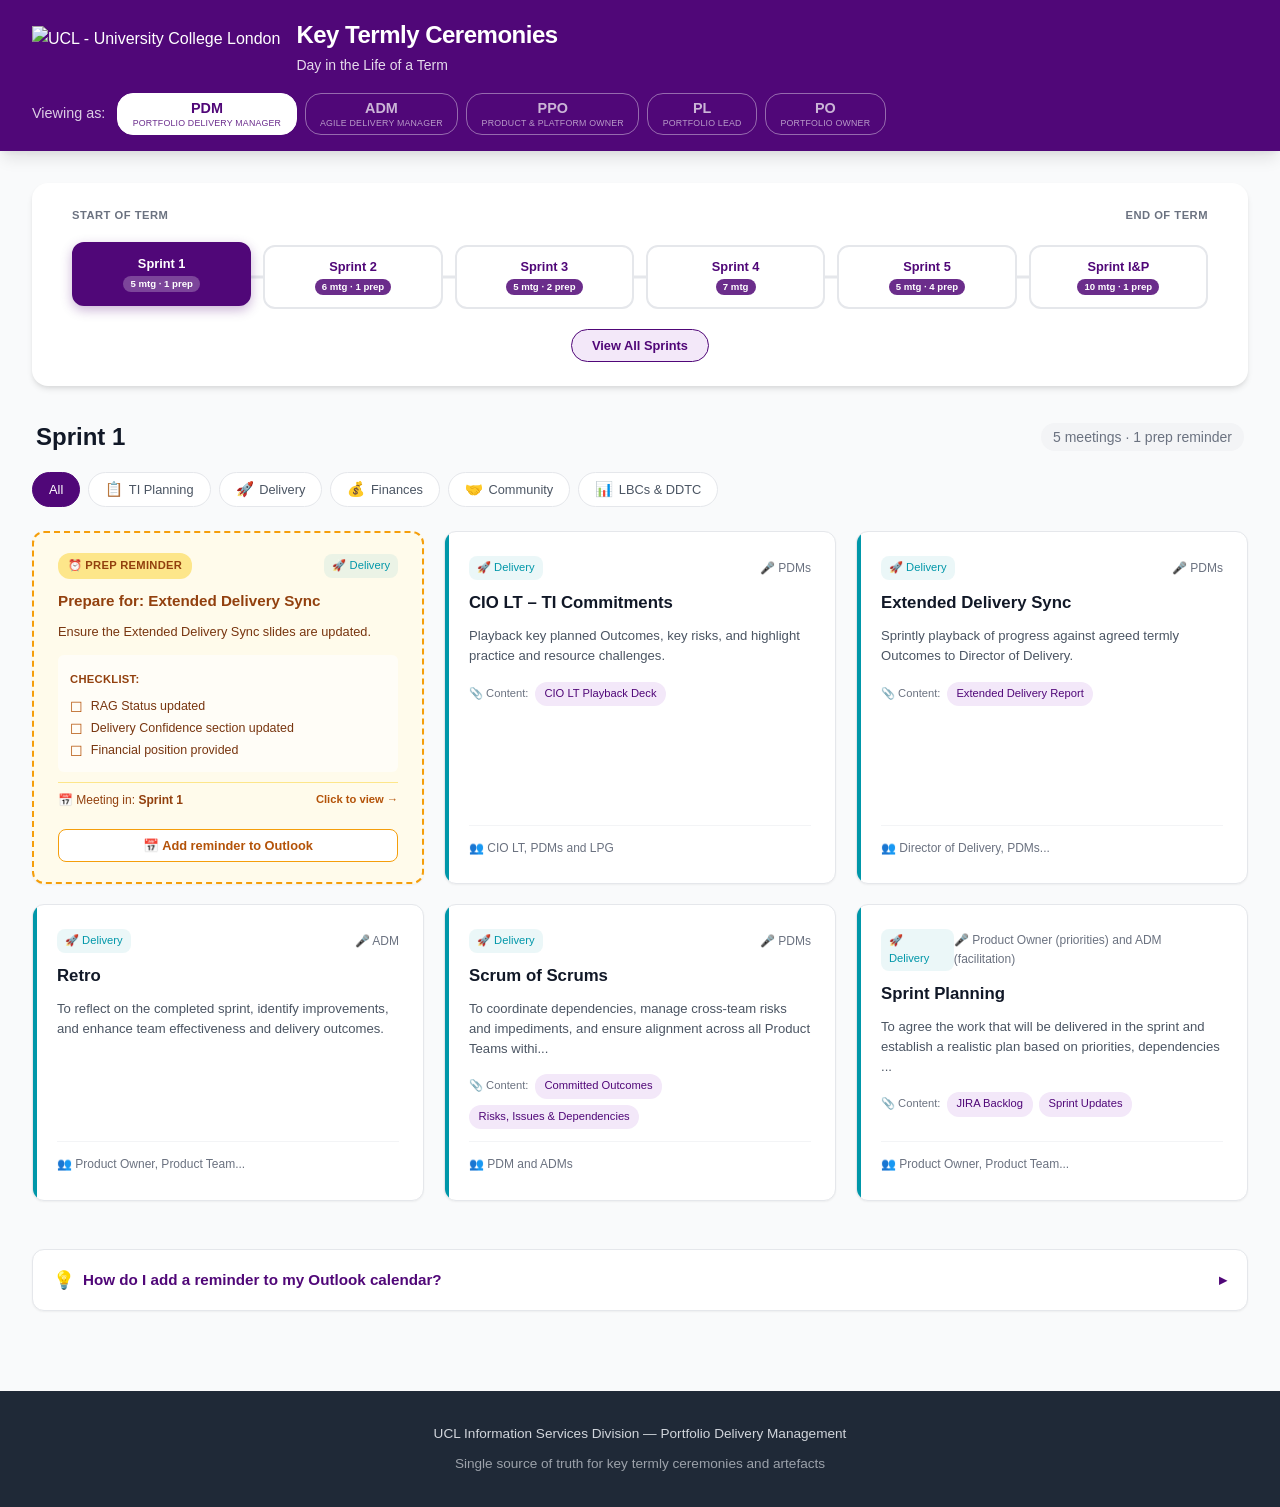
==== commit dd4cb304: "Add files via upload" ====
--- a/preview.html
+++ b/preview.html
@@ -646,6 +646,44 @@
     font-size: 0.8rem;
     color: #78350F;
     line-height: 1.5;
+}
+
+.prep-reminder-checklist {
+    background: rgba(255, 255, 255, 0.6);
+    border-radius: var(--radius-sm);
+    padding: 0.6rem 0.75rem;
+    margin-top: 0.25rem;
+}
+
+.prep-checklist-label {
+    font-size: 0.7rem;
+    font-weight: 700;
+    color: #92400E;
+    text-transform: uppercase;
+    letter-spacing: 0.3px;
+}
+
+.prep-reminder-checklist ul {
+    margin: 0.4rem 0 0;
+    padding: 0;
+    list-style: none;
+}
+
+.prep-reminder-checklist li {
+    font-size: 0.78rem;
+    color: #78350F;
+    line-height: 1.5;
+    padding-left: 1.3rem;
+    position: relative;
+    margin-bottom: 0.2rem;
+}
+
+.prep-reminder-checklist li::before {
+    content: '☐';
+    position: absolute;
+    left: 0;
+    color: #B45309;
+    font-size: 0.9rem;
 }
 
 .prep-reminder-footer {
@@ -1499,7 +1537,7 @@
     { id: "sprint-4", name: "Sprint 4", shortName: "Sprint 4", position: 4, optional: false },
     { id: "sprint-5", name: "Sprint 5", shortName: "Sprint 5", position: 5, optional: false },
     { id: "sprint-6", name: "Sprint 6", shortName: "Sprint 6", position: 6, optional: true },
-    { id: "sprint-6-ia", name: "Sprint I&A", shortName: "I&A", position: 7, optional: false }
+    { id: "sprint-6-ia", name: "Sprint I&P", shortName: "I&P", position: 7, optional: false }
   ],
 
   categories: [
@@ -1702,7 +1740,7 @@
       presenter: "PDMs",
       why: "Play back confirmed planned Outcomes for the term including any remaining delivery risks, dependencies and delivery confidence ahead of the start of the TI.",
       outcome: "Confirmed alignment across the portfolios, communicate agreed key priorities and dependency resolutions, and identified actions required to address outstanding risks.",
-      content: ["ti-planning-management-review-deck"],
+      content: ["ti-planning-risks-dependencies"],
       whoAttends: "CIO, Director of Delivery, Director of Strategic Change, Portfolio Leadership Groups (PDMs, Portfolio Owners, Portfolio Leads, Portfolio BAs, Portfolio Architects) and Capability Leads"
     },
     {
@@ -1880,116 +1918,307 @@
     }
   ],
 
-  // Prep reminders - shown as banners in the sprint BEFORE the meeting.
-  // Each has a "personas" array: which roles see the reminder.
+  // Prep reminders - shown as banners in the prep sprint before a meeting.
+  // Tailored per persona: each entry has its own "personas", "message"
+  // and "checklist". Multi-sprint reminders are split into one entry
+  // per prep sprint.
   prepReminders: [
-    {
-      id: "prep-cio-lt",
+    // ---- CIO LT – TI Commitments ----
+    {
+      id: "prep-cio-lt-pdm",
       meetingId: "cio-lt-commitments",
       meetingName: "CIO LT – TI Commitments",
-      personas: ["pdm", "po"],
+      personas: ["pdm"],
       prepSprint: "sprint-6-ia",
       meetingSprint: "sprint-1",
-      message: "Start preparing the CIO LT Playback Deck — gather committed outcomes, key risks, and resource challenges."
-    },
-    {
-      id: "prep-ti-planning",
+      message: "Start preparing Delivery Health slides — update RAG status, risks, issues, dependencies and financial position.",
+      checklist: ["RAG Status updated", "Delivery Confidence section updated", "Financial position provided"]
+    },
+    {
+      id: "prep-cio-lt-po",
+      meetingId: "cio-lt-commitments",
+      meetingName: "CIO LT – TI Commitments",
+      personas: ["po"],
+      prepSprint: "sprint-6-ia",
+      meetingSprint: "sprint-1",
+      message: "Ensure the Delivery Health slides are accurate and up to date ahead of the meeting.",
+      checklist: ["RAG Status updated", "Delivery Confidence section updated", "Financial position provided"]
+    },
+
+    // ---- TI Playback ----
+    {
+      id: "prep-ti-playback-pdm",
+      meetingId: "ti-playback",
+      meetingName: "TI Playback",
+      personas: ["pdm"],
+      prepSprint: "sprint-5",
+      meetingSprint: "sprint-6-ia",
+      message: "Ensure the new I&P slide decks are ready for the teams to populate ahead of the meeting.",
+      checklist: ["I&P slides deck populated"]
+    },
+    {
+      id: "prep-ti-playback-adm",
+      meetingId: "ti-playback",
+      meetingName: "TI Playback",
+      personas: ["adm"],
+      prepSprint: "sprint-5",
+      meetingSprint: "sprint-6-ia",
+      message: "Start updating I&P slides.",
+      checklist: ["I&P slides updated"]
+    },
+    {
+      id: "prep-ti-playback-ppo",
+      meetingId: "ti-playback",
+      meetingName: "TI Playback",
+      personas: ["ppo"],
+      prepSprint: "sprint-5",
+      meetingSprint: "sprint-6-ia",
+      message: "Ensure the new I&P slide decks are updated by the ADM.",
+      checklist: ["Term Outcomes status updated", "Business Value updated", "Team Velocity prepared", "Term narrative prepared, summarising how the term went"]
+    },
+
+    // ---- Portfolio Vision ----
+    {
+      id: "prep-portfolio-vision-pdm",
+      meetingId: "portfolio-vision",
+      meetingName: "Portfolio Vision",
+      personas: ["pdm"],
+      prepSprint: "sprint-5",
+      meetingSprint: "sprint-6-ia",
+      message: "Ensure the new Vision slide decks are ready for the teams to populate ahead of the meeting.",
+      checklist: ["Vision slides deck populated"]
+    },
+    {
+      id: "prep-portfolio-vision-adm",
+      meetingId: "portfolio-vision",
+      meetingName: "Portfolio Vision",
+      personas: ["adm"],
+      prepSprint: "sprint-5",
+      meetingSprint: "sprint-6-ia",
+      message: "Start updating Vision slides.",
+      checklist: ["Vision slides updated"]
+    },
+    {
+      id: "prep-portfolio-vision-ppo",
+      meetingId: "portfolio-vision",
+      meetingName: "Portfolio Vision",
+      personas: ["ppo"],
+      prepSprint: "sprint-5",
+      meetingSprint: "sprint-6-ia",
+      message: "Ensure the new Vision slide decks are updated by the ADM.",
+      checklist: ["Team Mission updated if needed", "Term Outcomes updated", "Dependencies reviewed and updated", "Risks identified and captured"]
+    },
+
+    // ---- DDTC Meeting ----
+    {
+      id: "prep-ddtc-ppo",
+      meetingId: "ddtc-meeting",
+      meetingName: "Digital Delivery and Transformation Committee (DDTC)",
+      personas: ["ppo"],
+      prepSprint: "sprint-3",
+      meetingSprint: "sprint-6-ia",
+      message: "Begin drafting LBC above £500k.",
+      checklist: ["LBC template confirmed with LPG representative", "Lean Business Case draft prepared", "Relevant capabilities engaged for input", "Implementation costs captured"]
+    },
+    {
+      id: "prep-ddtc-pl",
+      meetingId: "ddtc-meeting",
+      meetingName: "Digital Delivery and Transformation Committee (DDTC)",
+      personas: ["pl"],
+      prepSprint: "sprint-3",
+      meetingSprint: "sprint-6-ia",
+      message: "Ensure Product and Platform Owner start drafting an LBC.",
+      checklist: []
+    },
+    {
+      id: "prep-ddtc-pdm",
+      meetingId: "ddtc-meeting",
+      meetingName: "Digital Delivery and Transformation Committee (DDTC)",
+      personas: ["pdm"],
+      prepSprint: "sprint-5",
+      meetingSprint: "sprint-6-ia",
+      message: "Ensure DDTC Performance slides are updated.",
+      checklist: ["RAG Status updated", "Delivery Confidence section updated", "Financial position provided"]
+    },
+    {
+      id: "prep-ddtc-po",
+      meetingId: "ddtc-meeting",
+      meetingName: "Digital Delivery and Transformation Committee (DDTC)",
+      personas: ["po"],
+      prepSprint: "sprint-5",
+      meetingSprint: "sprint-6-ia",
+      message: "Ensure DDTC Performance slides are updated by the PDM ahead of meeting.",
+      checklist: ["RAG Status updated", "Delivery Confidence section updated", "Financial position provided"]
+    },
+
+    // ---- Extended Delivery Sync (PDM: Sprint 1 & 3) ----
+    {
+      id: "prep-eds-s1",
+      meetingId: "extended-delivery-sync",
+      meetingName: "Extended Delivery Sync",
+      personas: ["pdm"],
+      prepSprint: "sprint-1",
+      meetingSprint: "sprint-1",
+      message: "Ensure the Extended Delivery Sync slides are updated.",
+      checklist: ["RAG Status updated", "Delivery Confidence section updated", "Financial position provided"]
+    },
+    {
+      id: "prep-eds-s3",
+      meetingId: "extended-delivery-sync",
+      meetingName: "Extended Delivery Sync",
+      personas: ["pdm"],
+      prepSprint: "sprint-3",
+      meetingSprint: "sprint-3",
+      message: "Ensure the Extended Delivery Sync slides are updated.",
+      checklist: ["RAG Status updated", "Delivery Confidence section updated", "Financial position provided"]
+    },
+
+    // ---- TI Planning (PDM: Sprint 5) ----
+    {
+      id: "prep-ti-planning-pdm",
       meetingId: "ti-planning-meeting",
       meetingName: "TI Planning",
-      personas: ["pdm", "adm", "ppo", "pl"],
+      personas: ["pdm"],
       prepSprint: "sprint-5",
       meetingSprint: "sprint-6-ia",
-      message: "Start preparing for TI Planning — coordinate agenda, floor plan, keynote, and ensure teams are informed and ready."
-    },
-    {
-      id: "prep-day1-review",
-      meetingId: "day-1-management-review",
-      meetingName: "Day 1 Management Review",
-      personas: ["pdm", "pl"],
-      prepSprint: "sprint-5",
-      meetingSprint: "sprint-6-ia",
-      message: "Start preparing TI Planning Risks & Dependencies — document cross-portfolio risks and align with stakeholders."
-    },
-    {
-      id: "prep-day2-review",
-      meetingId: "day-2-management-review",
-      meetingName: "Day 2 Management Review",
-      personas: ["pdm", "pl"],
-      prepSprint: "sprint-5",
-      meetingSprint: "sprint-6-ia",
-      message: "Start preparing the Management Review Deck — confirm planned outcomes, risks, dependencies, and delivery confidence."
-    },
-    {
-      id: "prep-ti-playback",
-      meetingId: "ti-playback",
-      meetingName: "TI Playback",
-      personas: ["pdm", "adm", "ppo", "pl"],
-      prepSprint: "sprint-5",
-      meetingSprint: "sprint-6-ia",
-      message: "Start preparing the Portfolio Vision slide deck — coordinate team updates on what was delivered and any outstanding challenges."
-    },
-    {
-      id: "prep-portfolio-vision",
-      meetingId: "portfolio-vision",
-      meetingName: "Portfolio Vision",
-      personas: ["pdm", "adm", "ppo", "pl"],
-      prepSprint: "sprint-5",
-      meetingSprint: "sprint-6-ia",
-      message: "Start preparing Portfolio Vision slides — create new slides, review format with leadership, and share with teams for input."
-    },
-    {
-      id: "prep-dhpr-s2",
-      meetingId: "delivery-health-portfolio-review",
-      meetingName: "Delivery Health & Portfolio Review",
+      message: "Ensure agenda, floor plan and keynote are shared with teams ahead of TI Planning.",
+      checklist: ["TI planning agenda updated", "Floor Plan and keynote shared"]
+    },
+
+    // ---- ISD & ARC Showcase Demo (PDM & ADM: Sprint 2 & 3) ----
+    {
+      id: "prep-showcase-pdm-s2",
+      meetingId: "showcase-demo",
+      meetingName: "ISD & ARC Showcase Demo",
       personas: ["pdm"],
-      prepSprint: "sprint-1",
-      meetingSprint: "sprint-2",
-      message: "Start preparing Delivery Health slides — update RAG status, risks, issues, dependencies, and financial position."
-    },
-    {
-      id: "prep-dhpr-s4",
-      meetingId: "delivery-health-portfolio-review",
-      meetingName: "Delivery Health & Portfolio Review",
+      prepSprint: "sprint-2",
+      meetingSprint: "sprint-3",
+      message: "Confirm with the team which demo they are planning to present.",
+      checklist: ["Demo content confirmed with the team"]
+    },
+    {
+      id: "prep-showcase-pdm-s3",
+      meetingId: "showcase-demo",
+      meetingName: "ISD & ARC Showcase Demo",
       personas: ["pdm"],
       prepSprint: "sprint-3",
       meetingSprint: "sprint-4",
-      message: "Start preparing Delivery Health slides — update RAG status, risks, issues, dependencies, and financial position."
-    },
-    {
-      id: "prep-ddtc",
-      meetingId: "ddtc-meeting",
-      meetingName: "DDTC Meeting",
-      personas: ["pdm", "po"],
+      message: "Confirm with the team which demo they are planning to present.",
+      checklist: ["Demo content confirmed with the team"]
+    },
+    {
+      id: "prep-showcase-adm-s2",
+      meetingId: "showcase-demo",
+      meetingName: "ISD & ARC Showcase Demo",
+      personas: ["adm"],
+      prepSprint: "sprint-2",
+      meetingSprint: "sprint-3",
+      message: "Ensure the demo presentation is prepared and ready for delivery.",
+      checklist: ["Demo presentation prepared and ready", "Key highlights and outcomes identified", "Demo tested and ready for presentation"]
+    },
+    {
+      id: "prep-showcase-adm-s3",
+      meetingId: "showcase-demo",
+      meetingName: "ISD & ARC Showcase Demo",
+      personas: ["adm"],
+      prepSprint: "sprint-3",
+      meetingSprint: "sprint-4",
+      message: "Ensure the demo presentation is prepared and ready for delivery.",
+      checklist: ["Demo presentation prepared and ready", "Key highlights and outcomes identified", "Demo tested and ready for presentation"]
+    },
+
+    // ---- Sprint Planning (ADM: every sprint) ----
+    {
+      id: "prep-sprint-planning-s1",
+      meetingId: "sprint-planning",
+      meetingName: "Sprint Planning",
+      personas: ["adm"],
+      prepSprint: "sprint-1",
+      meetingSprint: "sprint-1",
+      message: "Ensure Sprint status and supporting narratives are provided for Term Outcomes.",
+      checklist: []
+    },
+    {
+      id: "prep-sprint-planning-s2",
+      meetingId: "sprint-planning",
+      meetingName: "Sprint Planning",
+      personas: ["adm"],
+      prepSprint: "sprint-2",
+      meetingSprint: "sprint-2",
+      message: "Ensure Sprint status and supporting narratives are provided for Term Outcomes.",
+      checklist: []
+    },
+    {
+      id: "prep-sprint-planning-s3",
+      meetingId: "sprint-planning",
+      meetingName: "Sprint Planning",
+      personas: ["adm"],
+      prepSprint: "sprint-3",
+      meetingSprint: "sprint-3",
+      message: "Ensure Sprint status and supporting narratives are provided for Term Outcomes.",
+      checklist: []
+    },
+    {
+      id: "prep-sprint-planning-s4",
+      meetingId: "sprint-planning",
+      meetingName: "Sprint Planning",
+      personas: ["adm"],
+      prepSprint: "sprint-4",
+      meetingSprint: "sprint-4",
+      message: "Ensure Sprint status and supporting narratives are provided for Term Outcomes.",
+      checklist: []
+    },
+    {
+      id: "prep-sprint-planning-s5",
+      meetingId: "sprint-planning",
+      meetingName: "Sprint Planning",
+      personas: ["adm"],
       prepSprint: "sprint-5",
+      meetingSprint: "sprint-5",
+      message: "Ensure Sprint status and supporting narratives are provided for Term Outcomes.",
+      checklist: []
+    },
+    {
+      id: "prep-sprint-planning-s6ia",
+      meetingId: "sprint-planning",
+      meetingName: "Sprint Planning",
+      personas: ["adm"],
+      prepSprint: "sprint-6-ia",
       meetingSprint: "sprint-6-ia",
-      message: "Start preparing DDTC artefacts — ensure LBCs, portfolio performance slides, and roadmaps are updated and reviewed."
-    },
+      message: "Ensure Sprint status and supporting narratives are provided for Term Outcomes.",
+      checklist: []
+    },
+
+    // ---- Monthly Product Team Forecast Review (ADM: Sprint 1, 3, 5) ----
     {
       id: "prep-forecast-s1",
       meetingId: "monthly-forecast-review",
       meetingName: "Monthly Product Team Forecast Review",
       personas: ["adm"],
-      prepSprint: "sprint-6-ia",
+      prepSprint: "sprint-1",
       meetingSprint: "sprint-1",
-      message: "Start reviewing your product team forecast — validate spend against budget and update anticipated future costs."
+      message: "Ensure team forecast is up to date.",
+      checklist: []
     },
     {
       id: "prep-forecast-s3",
       meetingId: "monthly-forecast-review",
       meetingName: "Monthly Product Team Forecast Review",
       personas: ["adm"],
-      prepSprint: "sprint-2",
+      prepSprint: "sprint-3",
       meetingSprint: "sprint-3",
-      message: "Start reviewing your product team forecast — validate spend against budget and update anticipated future costs."
+      message: "Ensure team forecast is up to date.",
+      checklist: []
     },
     {
       id: "prep-forecast-s5",
       meetingId: "monthly-forecast-review",
       meetingName: "Monthly Product Team Forecast Review",
       personas: ["adm"],
-      prepSprint: "sprint-4",
+      prepSprint: "sprint-5",
       meetingSprint: "sprint-5",
-      message: "Start reviewing your product team forecast — validate spend against budget and update anticipated future costs."
+      message: "Ensure team forecast is up to date.",
+      checklist: []
     }
   ]
 };
@@ -2133,8 +2362,11 @@
 
         const title = 'Prep: ' + reminder.meetingName;
         const meetingSprintName = getSprintName(reminder.meetingSprint);
-        const description = reminder.message
-            + '\\n\\nThis is a preparation reminder. The meeting itself takes place in ' + meetingSprintName + '.';
+        let description = reminder.message;
+        if (reminder.checklist && reminder.checklist.length > 0) {
+            description += '\\n\\nChecklist:\\n' + reminder.checklist.map(i => '- ' + i).join('\\n');
+        }
+        description += '\\n\\nThis is a preparation reminder. The meeting itself takes place in ' + meetingSprintName + '.';
 
         // Unique id + timestamp for the event
         const uid = reminderId + '-' + start + '@key-termly-ceremonies';
@@ -2219,6 +2451,14 @@
                 ? `<button class="outlook-btn" data-reminder-id="${reminder.id}" aria-label="Add ${reminder.meetingName} prep reminder to your calendar">📅 Add reminder to Outlook</button>`
                 : '';
 
+            // Checklist (if any)
+            const checklistHtml = (reminder.checklist && reminder.checklist.length > 0)
+                ? `<div class="prep-reminder-checklist">
+                       <span class="prep-checklist-label">Checklist:</span>
+                       <ul>${reminder.checklist.map(item => `<li>${item}</li>`).join('')}</ul>
+                   </div>`
+                : '';
+
             return `
                 <div class="prep-reminder-card" data-meeting-id="${reminder.meetingId}" role="button" tabindex="0" aria-label="Prep reminder: ${reminder.meetingName} happening in ${meetingSprintName}. Click to view meeting details.">
                     <div class="prep-reminder-header">
@@ -2227,6 +2467,7 @@
                     </div>
                     <h3 class="prep-reminder-title">Prepare for: ${reminder.meetingName}</h3>
                     <p class="prep-reminder-message">${reminder.message}</p>
+                    ${checklistHtml}
                     <div class="prep-reminder-footer">
                         <span class="prep-reminder-meeting-sprint">📅 Meeting in: <strong>${meetingSprintName}</strong></span>
                         <span class="prep-reminder-action">Click to view →</span>
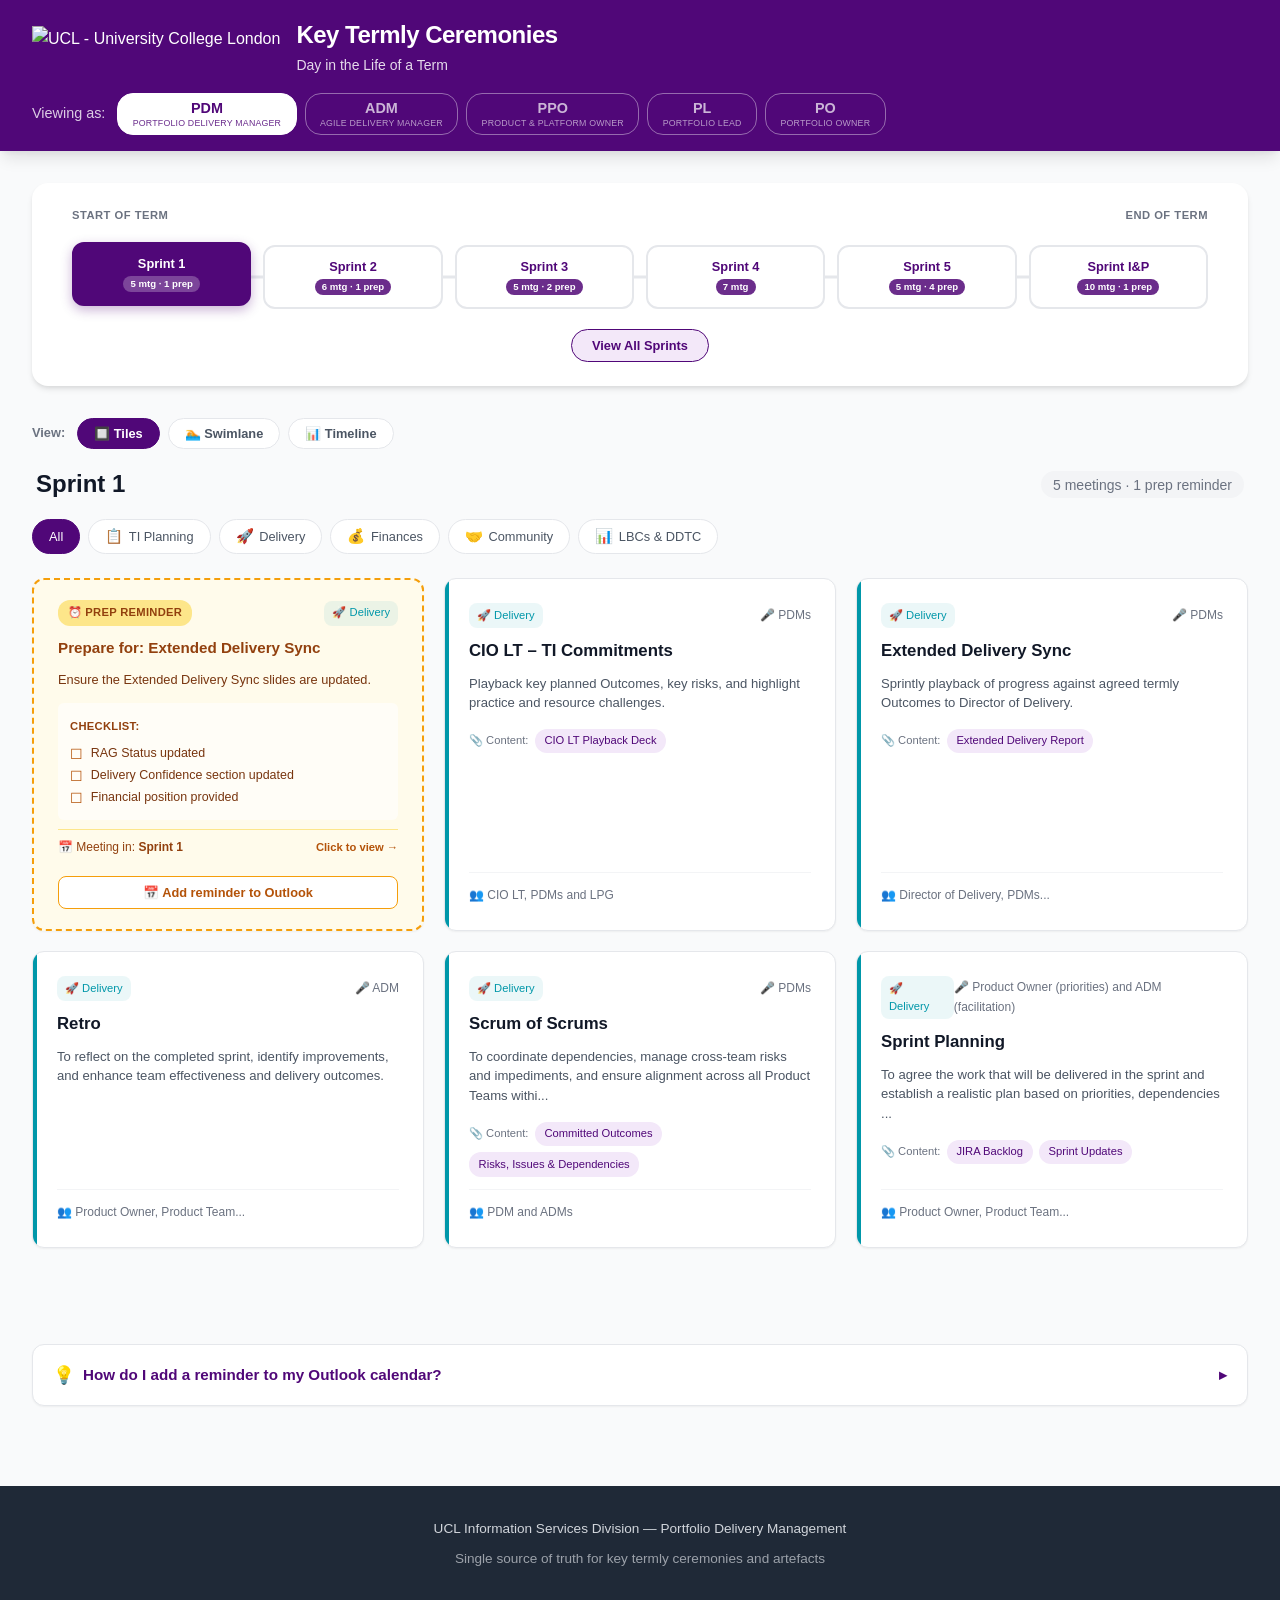
==== commit c28c4723: "Add files via upload" ====
--- a/preview.html
+++ b/preview.html
@@ -392,6 +392,266 @@
 .view-all-btn:focus-visible {
     outline: 3px solid var(--ucl-purple);
     outline-offset: 2px;
+}
+
+/* ========== VIEW SWITCHER ========== */
+.view-switcher {
+    display: flex;
+    align-items: center;
+    gap: 0.5rem;
+    margin-bottom: 1rem;
+    flex-wrap: wrap;
+}
+
+.view-switcher-label {
+    font-size: 0.8rem;
+    font-weight: 600;
+    color: var(--gray-500);
+    margin-right: 0.25rem;
+}
+
+.view-btn {
+    padding: 0.45rem 1rem;
+    border: 1.5px solid var(--gray-200);
+    background: var(--white);
+    border-radius: 20px;
+    font-size: 0.8rem;
+    font-weight: 600;
+    color: var(--gray-600);
+    cursor: pointer;
+    transition: var(--transition);
+}
+
+.view-btn:hover {
+    border-color: var(--ucl-purple);
+    color: var(--ucl-purple);
+}
+
+.view-btn.active {
+    background: var(--ucl-purple);
+    color: var(--white);
+    border-color: var(--ucl-purple);
+}
+
+.view-btn:focus-visible {
+    outline: 3px solid var(--ucl-purple);
+    outline-offset: 2px;
+}
+
+/* ========== SWIMLANE VIEW ========== */
+.swimlane-view {
+    display: flex;
+    flex-direction: column;
+    gap: 1rem;
+    margin-bottom: 3rem;
+}
+
+.swimlane {
+    background: var(--white);
+    border-radius: var(--radius-lg);
+    border: 1px solid var(--gray-200);
+    border-left: 5px solid var(--lane-color, var(--ucl-purple));
+    box-shadow: var(--shadow-sm);
+    overflow: hidden;
+}
+
+.swimlane-header {
+    display: flex;
+    align-items: center;
+    gap: 0.5rem;
+    padding: 0.75rem 1rem;
+    background: color-mix(in srgb, var(--lane-color, var(--ucl-purple)) 8%, white);
+    border-bottom: 1px solid var(--gray-100);
+}
+
+.swimlane-icon {
+    font-size: 1.1rem;
+}
+
+.swimlane-name {
+    font-size: 0.95rem;
+    font-weight: 700;
+    color: var(--lane-color, var(--ucl-purple));
+}
+
+.swimlane-items {
+    display: flex;
+    flex-wrap: wrap;
+    gap: 0.6rem;
+    padding: 1rem;
+}
+
+.swim-chip {
+    display: flex;
+    flex-direction: column;
+    align-items: flex-start;
+    gap: 0.2rem;
+    padding: 0.6rem 0.85rem;
+    border-radius: var(--radius-md);
+    border: 1.5px solid var(--gray-200);
+    background: var(--gray-50);
+    cursor: pointer;
+    transition: var(--transition);
+    text-align: left;
+    min-width: 180px;
+}
+
+.swim-chip:hover {
+    border-color: var(--lane-color, var(--ucl-purple));
+    box-shadow: var(--shadow-md);
+    transform: translateY(-2px);
+}
+
+.swim-chip:focus-visible {
+    outline: 3px solid var(--ucl-purple);
+    outline-offset: 2px;
+}
+
+.swim-chip.reminder {
+    background: #FFFBEB;
+    border: 1.5px dashed #F59E0B;
+}
+
+.swim-chip-title {
+    font-size: 0.82rem;
+    font-weight: 600;
+    color: var(--gray-800);
+}
+
+.swim-chip.reminder .swim-chip-title {
+    color: #92400E;
+}
+
+.swim-chip-meta {
+    font-size: 0.7rem;
+    color: var(--gray-500);
+}
+
+.swim-chip.reminder .swim-chip-meta {
+    color: #B45309;
+}
+
+/* ========== TIMELINE / GANTT VIEW ========== */
+.timeline-gantt-view {
+    margin-bottom: 3rem;
+    overflow-x: auto;
+}
+
+.gantt-table {
+    min-width: 640px;
+    background: var(--white);
+    border-radius: var(--radius-lg);
+    border: 1px solid var(--gray-200);
+    box-shadow: var(--shadow-sm);
+    overflow: hidden;
+}
+
+.gantt-row {
+    display: grid;
+    grid-template-columns: 240px repeat(var(--sprint-cols, 6), 1fr);
+    border-bottom: 1px solid var(--gray-100);
+}
+
+.gantt-row:last-child {
+    border-bottom: none;
+}
+
+.gantt-head {
+    background: var(--ucl-purple);
+}
+
+.gantt-cell {
+    padding: 0.6rem 0.5rem;
+    display: flex;
+    align-items: center;
+    justify-content: center;
+    gap: 0.25rem;
+    min-height: 44px;
+    border-right: 1px solid var(--gray-100);
+}
+
+.gantt-cell:last-child {
+    border-right: none;
+}
+
+.gantt-colhead {
+    font-size: 0.72rem;
+    font-weight: 700;
+    color: var(--white);
+    text-transform: uppercase;
+}
+
+.gantt-rowlabel {
+    justify-content: flex-start;
+    font-size: 0.8rem;
+    font-weight: 600;
+    color: var(--gray-800);
+    text-align: left;
+    background: var(--gray-50);
+}
+
+.gantt-head .gantt-rowlabel {
+    background: transparent;
+    color: var(--white);
+}
+
+.gantt-meeting-label {
+    border: none;
+    cursor: pointer;
+    width: 100%;
+    gap: 0.4rem;
+    transition: var(--transition);
+}
+
+.gantt-meeting-label:hover {
+    background: var(--ucl-purple-lighter);
+    color: var(--ucl-purple);
+}
+
+.gantt-meeting-label:focus-visible {
+    outline: 3px solid var(--ucl-purple);
+    outline-offset: -3px;
+}
+
+.gantt-dot {
+    width: 10px;
+    height: 10px;
+    border-radius: 50%;
+    flex-shrink: 0;
+}
+
+.gantt-bar.meeting {
+    display: block;
+    width: 70%;
+    height: 10px;
+    border-radius: 5px;
+}
+
+.gantt-bar.prep {
+    font-size: 0.9rem;
+    line-height: 1;
+}
+
+.gantt-legend {
+    display: flex;
+    gap: 1.5rem;
+    padding: 0.75rem 1rem;
+    font-size: 0.75rem;
+    color: var(--gray-600);
+}
+
+.gantt-legend-item {
+    display: flex;
+    align-items: center;
+    gap: 0.4rem;
+}
+
+.gantt-legend-bar {
+    width: 24px;
+    height: 10px;
+    border-radius: 5px;
+    background: var(--ucl-purple);
+    display: inline-block;
 }
 
 /* ========== SPRINT HEADER ========== */
@@ -1379,6 +1639,14 @@
             </div>
         </section>
 
+        <!-- View Switcher -->
+        <section class="view-switcher" aria-label="Choose how to display ceremonies" role="toolbar">
+            <span class="view-switcher-label">View:</span>
+            <button class="view-btn active" data-view="tiles" aria-pressed="true">🔲 Tiles</button>
+            <button class="view-btn" data-view="swimlane" aria-pressed="false">🏊 Swimlane</button>
+            <button class="view-btn" data-view="timeline" aria-pressed="false">📊 Timeline</button>
+        </section>
+
         <!-- Sprint Header -->
         <section class="sprint-header" id="sprintHeader" aria-live="polite">
             <h2 class="sprint-title" id="sprintTitle">Sprint 1</h2>
@@ -1407,8 +1675,18 @@
             </button>
         </section>
 
-        <!-- Meetings Grid -->
+        <!-- Tiles view (default) -->
         <section class="meetings-grid" id="meetingsGrid" aria-label="List of ceremonies" aria-live="polite">
+            <!-- Populated by JavaScript -->
+        </section>
+
+        <!-- Swimlane view -->
+        <section class="swimlane-view" id="swimlaneView" aria-label="Ceremonies grouped by category" aria-live="polite" hidden>
+            <!-- Populated by JavaScript -->
+        </section>
+
+        <!-- Timeline / Gantt view -->
+        <section class="timeline-gantt-view" id="timelineGanttView" aria-label="Ceremonies across all sprints" aria-live="polite" hidden>
             <!-- Populated by JavaScript -->
         </section>
 
@@ -2231,6 +2509,7 @@
     let currentSprint = 'sprint-1';
     let currentCategory = 'all';
     let currentPersona = 'pdm';
+    let currentView = 'tiles'; // tiles | swimlane | timeline
     let viewAll = false;
 
     // ========== DOM ELEMENTS ==========
@@ -2243,6 +2522,10 @@
     const viewAllBtn = document.getElementById('viewAllBtn');
     const personaBadges = document.querySelectorAll('.persona-badge');
     const timelineCardsContainer = document.getElementById('timelineCards');
+    const swimlaneView = document.getElementById('swimlaneView');
+    const timelineGanttView = document.getElementById('timelineGanttView');
+    const viewBtns = document.querySelectorAll('.view-btn');
+    const sprintHeader = document.getElementById('sprintHeader');
     // timelineNodes is populated after the timeline is rendered
     let timelineNodes = [];
 
@@ -2413,8 +2696,32 @@
         URL.revokeObjectURL(url);
     }
 
-    // ========== RENDER FUNCTIONS ==========
+    // ========== RENDER DISPATCHER ==========
     function renderMeetings() {
+        // Toggle container visibility based on current view
+        meetingsGrid.hidden = (currentView !== 'tiles');
+        swimlaneView.hidden = (currentView !== 'swimlane');
+        timelineGanttView.hidden = (currentView !== 'timeline');
+
+        // The timeline (Gantt) view shows the whole term, so hide the
+        // sprint selector + sprint header when it is active.
+        if (currentView === 'timeline') {
+            sprintHeader.style.display = 'none';
+        } else {
+            sprintHeader.style.display = '';
+        }
+
+        if (currentView === 'tiles') {
+            renderTilesView();
+        } else if (currentView === 'swimlane') {
+            renderSwimlaneView();
+        } else if (currentView === 'timeline') {
+            renderTimelineGanttView();
+        }
+    }
+
+    // ========== TILES VIEW ==========
+    function renderTilesView() {
         const meetings = getFilteredMeetings();
         const prepReminders = getFilteredPrepReminders();
 
@@ -2550,6 +2857,162 @@
                     e.stopPropagation();
                 }
             });
+        });
+    }
+
+    // ========== SWIMLANE VIEW ==========
+    // Shows meetings + prep reminders grouped into category lanes,
+    // for the currently selected sprint (or all sprints).
+    function renderSwimlaneView() {
+        const meetings = getFilteredMeetings();
+        const prepReminders = getFilteredPrepReminders();
+
+        const totalItems = meetings.length + prepReminders.length;
+        const countText = [];
+        if (meetings.length > 0) countText.push(`${meetings.length} meeting${meetings.length !== 1 ? 's' : ''}`);
+        if (prepReminders.length > 0) countText.push(`${prepReminders.length} prep reminder${prepReminders.length !== 1 ? 's' : ''}`);
+        sprintCount.textContent = countText.join(' · ') || '0 meetings';
+
+        if (totalItems === 0) {
+            swimlaneView.innerHTML = `
+                <div class="empty-state">
+                    <div class="empty-state-icon">📭</div>
+                    <p class="empty-state-text">No ceremonies found for this selection</p>
+                </div>`;
+            return;
+        }
+
+        // Build lanes per category (only categories that have items)
+        let html = '';
+        CEREMONIES_DATA.categories.forEach(category => {
+            const laneMeetings = meetings.filter(m => m.category === category.id);
+            const laneReminders = prepReminders.filter(r => {
+                const m = getMeetingById(r.meetingId);
+                return m && m.category === category.id;
+            });
+            if (laneMeetings.length === 0 && laneReminders.length === 0) return;
+
+            let chips = '';
+            // Meeting chips
+            chips += laneMeetings.map(m =>
+                `<button class="swim-chip meeting" data-id="${m.id}" aria-label="${m.name} meeting">
+                    <span class="swim-chip-title">${m.name}</span>
+                    <span class="swim-chip-meta">🎤 ${m.presenter}</span>
+                 </button>`
+            ).join('');
+            // Reminder chips (amber, distinct)
+            chips += laneReminders.map(r =>
+                `<button class="swim-chip reminder" data-meeting-id="${r.meetingId}" aria-label="Prep reminder for ${r.meetingName}">
+                    <span class="swim-chip-title">⏰ Prep: ${r.meetingName}</span>
+                    <span class="swim-chip-meta">Prep in ${getSprintName(r.prepSprint)}</span>
+                 </button>`
+            ).join('');
+
+            html += `
+                <div class="swimlane" style="--lane-color: ${category.color};">
+                    <div class="swimlane-header">
+                        <span class="swimlane-icon" aria-hidden="true">${category.icon}</span>
+                        <span class="swimlane-name">${category.name}</span>
+                    </div>
+                    <div class="swimlane-items">${chips}</div>
+                </div>`;
+        });
+
+        swimlaneView.innerHTML = html;
+
+        // Wire up clicks
+        swimlaneView.querySelectorAll('.swim-chip.meeting').forEach(chip => {
+            chip.addEventListener('click', () => openMeetingDetail(chip.getAttribute('data-id')));
+        });
+        swimlaneView.querySelectorAll('.swim-chip.reminder').forEach(chip => {
+            chip.addEventListener('click', () => openMeetingDetail(chip.getAttribute('data-meeting-id')));
+        });
+    }
+
+    // ========== TIMELINE / GANTT VIEW ==========
+    // Shows all meetings + reminders for the selected persona as rows,
+    // with a cell per sprint across the whole term.
+    function renderTimelineGanttView() {
+        const sprints = getVisibleSprints();
+
+        // All meetings for the current persona (ignore sprint selection)
+        let meetings = CEREMONIES_DATA.meetings.filter(m => m.personas && m.personas.includes(currentPersona));
+        if (currentCategory !== 'all') {
+            meetings = meetings.filter(m => m.category === currentCategory);
+        }
+        meetings.sort((a, b) => a.name.localeCompare(b.name));
+
+        // Reminders for current persona, grouped by meeting -> set of prep sprints
+        let reminders = (CEREMONIES_DATA.prepReminders || []).filter(r => r.personas && r.personas.includes(currentPersona));
+        if (currentCategory !== 'all') {
+            reminders = reminders.filter(r => {
+                const m = getMeetingById(r.meetingId);
+                return m && m.category === currentCategory;
+            });
+        }
+        const prepByMeeting = {};
+        reminders.forEach(r => {
+            if (!prepByMeeting[r.meetingId]) prepByMeeting[r.meetingId] = new Set();
+            prepByMeeting[r.meetingId].add(r.prepSprint);
+        });
+
+        sprintCount.textContent = `${meetings.length} meeting${meetings.length !== 1 ? 's' : ''} across the term`;
+
+        if (meetings.length === 0) {
+            timelineGanttView.innerHTML = `
+                <div class="empty-state">
+                    <div class="empty-state-icon">📭</div>
+                    <p class="empty-state-text">No ceremonies found for this persona</p>
+                </div>`;
+            return;
+        }
+
+        // Header row — set column count so the grid matches visible sprints
+        const colStyle = `style="--sprint-cols: ${sprints.length};"`;
+        let html = `<div class="gantt-table" role="table" ${colStyle}>`;
+        html += `<div class="gantt-row gantt-head" role="row" ${colStyle}>`;
+        html += '<div class="gantt-cell gantt-rowlabel" role="columnheader">Meeting</div>';
+        sprints.forEach(s => {
+            html += `<div class="gantt-cell gantt-colhead" role="columnheader">${s.shortName}</div>`;
+        });
+        html += '</div>';
+
+        // One row per meeting
+        meetings.forEach(meeting => {
+            const category = getCategoryInfo(meeting.category);
+            html += `<div class="gantt-row" role="row" ${colStyle}>`;
+            html += `<button class="gantt-cell gantt-rowlabel gantt-meeting-label" data-id="${meeting.id}" role="rowheader" style="--row-color:${category.color};" aria-label="${meeting.name}, open details">
+                        <span class="gantt-dot" style="background:${category.color};"></span>${meeting.name}
+                     </button>`;
+            const preps = prepByMeeting[meeting.id] || new Set();
+            sprints.forEach(s => {
+                const hasMeeting = meeting.sprints.includes(s.id);
+                const hasPrep = preps.has(s.id);
+                let cell = '<div class="gantt-cell" role="cell">';
+                if (hasMeeting) {
+                    cell += `<span class="gantt-bar meeting" style="background:${category.color};" title="${meeting.name} in ${s.name}"></span>`;
+                }
+                if (hasPrep) {
+                    cell += `<span class="gantt-bar prep" title="Prep reminder in ${s.name}">⏰</span>`;
+                }
+                cell += '</div>';
+                html += cell;
+            });
+            html += '</div>';
+        });
+        html += '</div>';
+
+        // Legend
+        html += `<div class="gantt-legend">
+            <span class="gantt-legend-item"><span class="gantt-legend-bar"></span> Meeting</span>
+            <span class="gantt-legend-item"><span class="gantt-legend-prep">⏰</span> Prep reminder</span>
+        </div>`;
+
+        timelineGanttView.innerHTML = html;
+
+        // Wire up meeting label clicks
+        timelineGanttView.querySelectorAll('.gantt-meeting-label').forEach(btn => {
+            btn.addEventListener('click', () => openMeetingDetail(btn.getAttribute('data-id')));
         });
     }
 
@@ -2811,6 +3274,19 @@
         });
     });
 
+    // View switcher (Tiles / Swimlane / Timeline)
+    viewBtns.forEach(btn => {
+        btn.addEventListener('click', () => {
+            currentView = btn.getAttribute('data-view');
+            viewBtns.forEach(b => {
+                const isActive = b === btn;
+                b.classList.toggle('active', isActive);
+                b.setAttribute('aria-pressed', isActive ? 'true' : 'false');
+            });
+            renderMeetings();
+        });
+    });
+
     // Category filter clicks
     filterBtns.forEach(btn => {
         btn.addEventListener('click', () => {
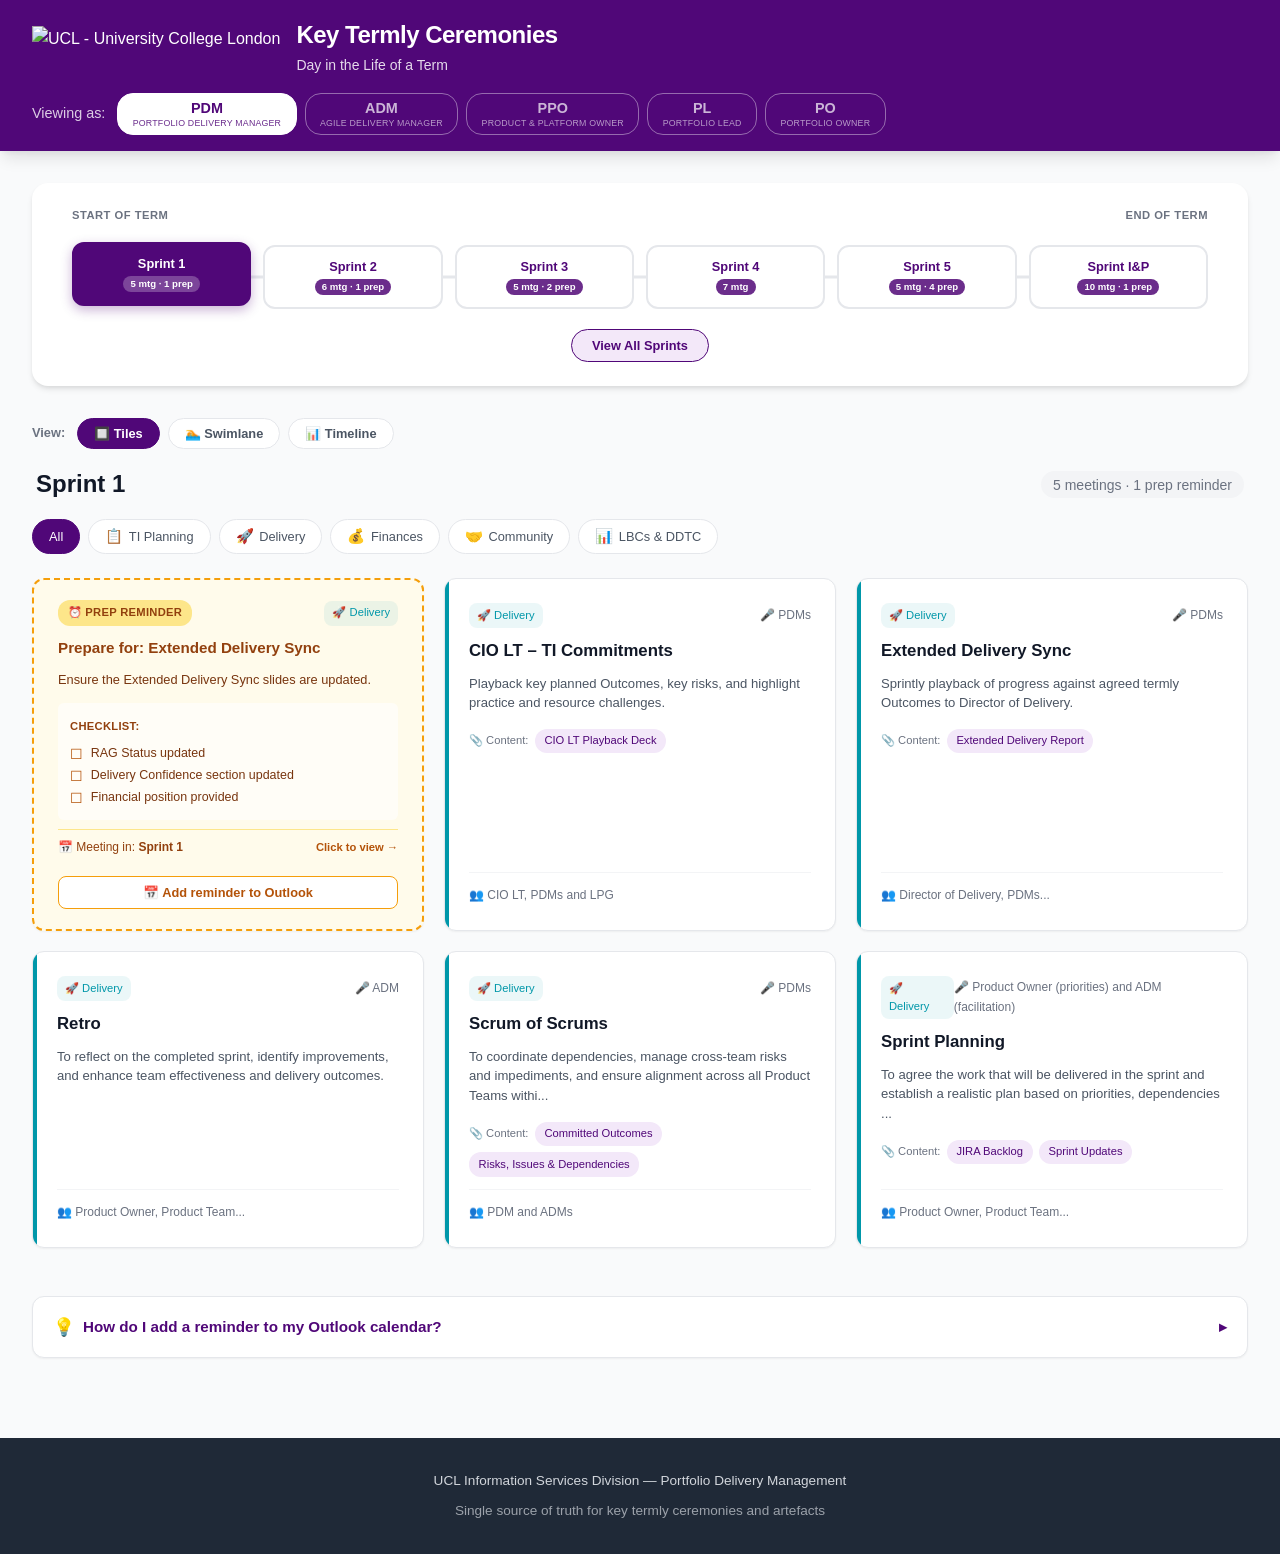
==== commit e85e918b: "Add files via upload" ====
--- a/preview.html
+++ b/preview.html
@@ -438,6 +438,11 @@
     outline-offset: 2px;
 }
 
+/* Ensure the hidden attribute always wins over display rules */
+[hidden] {
+    display: none !important;
+}
+
 /* ========== SWIMLANE VIEW ========== */
 .swimlane-view {
     display: flex;
@@ -630,6 +635,24 @@
 .gantt-bar.prep {
     font-size: 0.9rem;
     line-height: 1;
+}
+
+.gantt-cell-clickable {
+    border: none;
+    border-right: 1px solid var(--gray-100);
+    background: transparent;
+    cursor: pointer;
+    transition: var(--transition);
+    font: inherit;
+}
+
+.gantt-cell-clickable:hover {
+    background: var(--ucl-purple-lighter);
+}
+
+.gantt-cell-clickable:focus-visible {
+    outline: 3px solid var(--ucl-purple);
+    outline-offset: -3px;
 }
 
 .gantt-legend {
@@ -2988,14 +3011,18 @@
             sprints.forEach(s => {
                 const hasMeeting = meeting.sprints.includes(s.id);
                 const hasPrep = preps.has(s.id);
-                let cell = '<div class="gantt-cell" role="cell">';
+                // Make a cell clickable if it has a meeting or prep in this sprint
+                const clickable = hasMeeting || hasPrep;
+                let cell = clickable
+                    ? `<button class="gantt-cell gantt-cell-clickable" role="cell" data-sprint="${s.id}" aria-label="${meeting.name} in ${s.name}${hasPrep ? ', includes prep reminder' : ''}. Click to view ${s.name}.">`
+                    : '<div class="gantt-cell" role="cell">';
                 if (hasMeeting) {
                     cell += `<span class="gantt-bar meeting" style="background:${category.color};" title="${meeting.name} in ${s.name}"></span>`;
                 }
                 if (hasPrep) {
                     cell += `<span class="gantt-bar prep" title="Prep reminder in ${s.name}">⏰</span>`;
                 }
-                cell += '</div>';
+                cell += clickable ? '</button>' : '</div>';
                 html += cell;
             });
             html += '</div>';
@@ -3010,10 +3037,38 @@
 
         timelineGanttView.innerHTML = html;
 
-        // Wire up meeting label clicks
+        // Wire up meeting label clicks (open meeting detail)
         timelineGanttView.querySelectorAll('.gantt-meeting-label').forEach(btn => {
             btn.addEventListener('click', () => openMeetingDetail(btn.getAttribute('data-id')));
         });
+
+        // Wire up cell clicks — jump to that sprint in Tiles view
+        timelineGanttView.querySelectorAll('.gantt-cell-clickable').forEach(cell => {
+            cell.addEventListener('click', () => {
+                const sprintId = cell.getAttribute('data-sprint');
+                goToSprintInTiles(sprintId);
+            });
+        });
+    }
+
+    // Switch to Tiles view and focus a specific sprint
+    function goToSprintInTiles(sprintId) {
+        currentSprint = sprintId;
+        viewAll = false;
+        viewAllBtn.classList.remove('active');
+        viewAllBtn.setAttribute('aria-pressed', 'false');
+        // Switch to tiles view
+        currentView = 'tiles';
+        viewBtns.forEach(b => {
+            const isActive = b.getAttribute('data-view') === 'tiles';
+            b.classList.toggle('active', isActive);
+            b.setAttribute('aria-pressed', isActive ? 'true' : 'false');
+        });
+        updateTimelineActive();
+        updateSprintTitle();
+        renderMeetings();
+        // Scroll up to the sprint header so the user sees the result
+        document.getElementById('sprintHeader').scrollIntoView({ behavior: 'smooth', block: 'center' });
     }
 
     function openMeetingDetail(meetingId) {
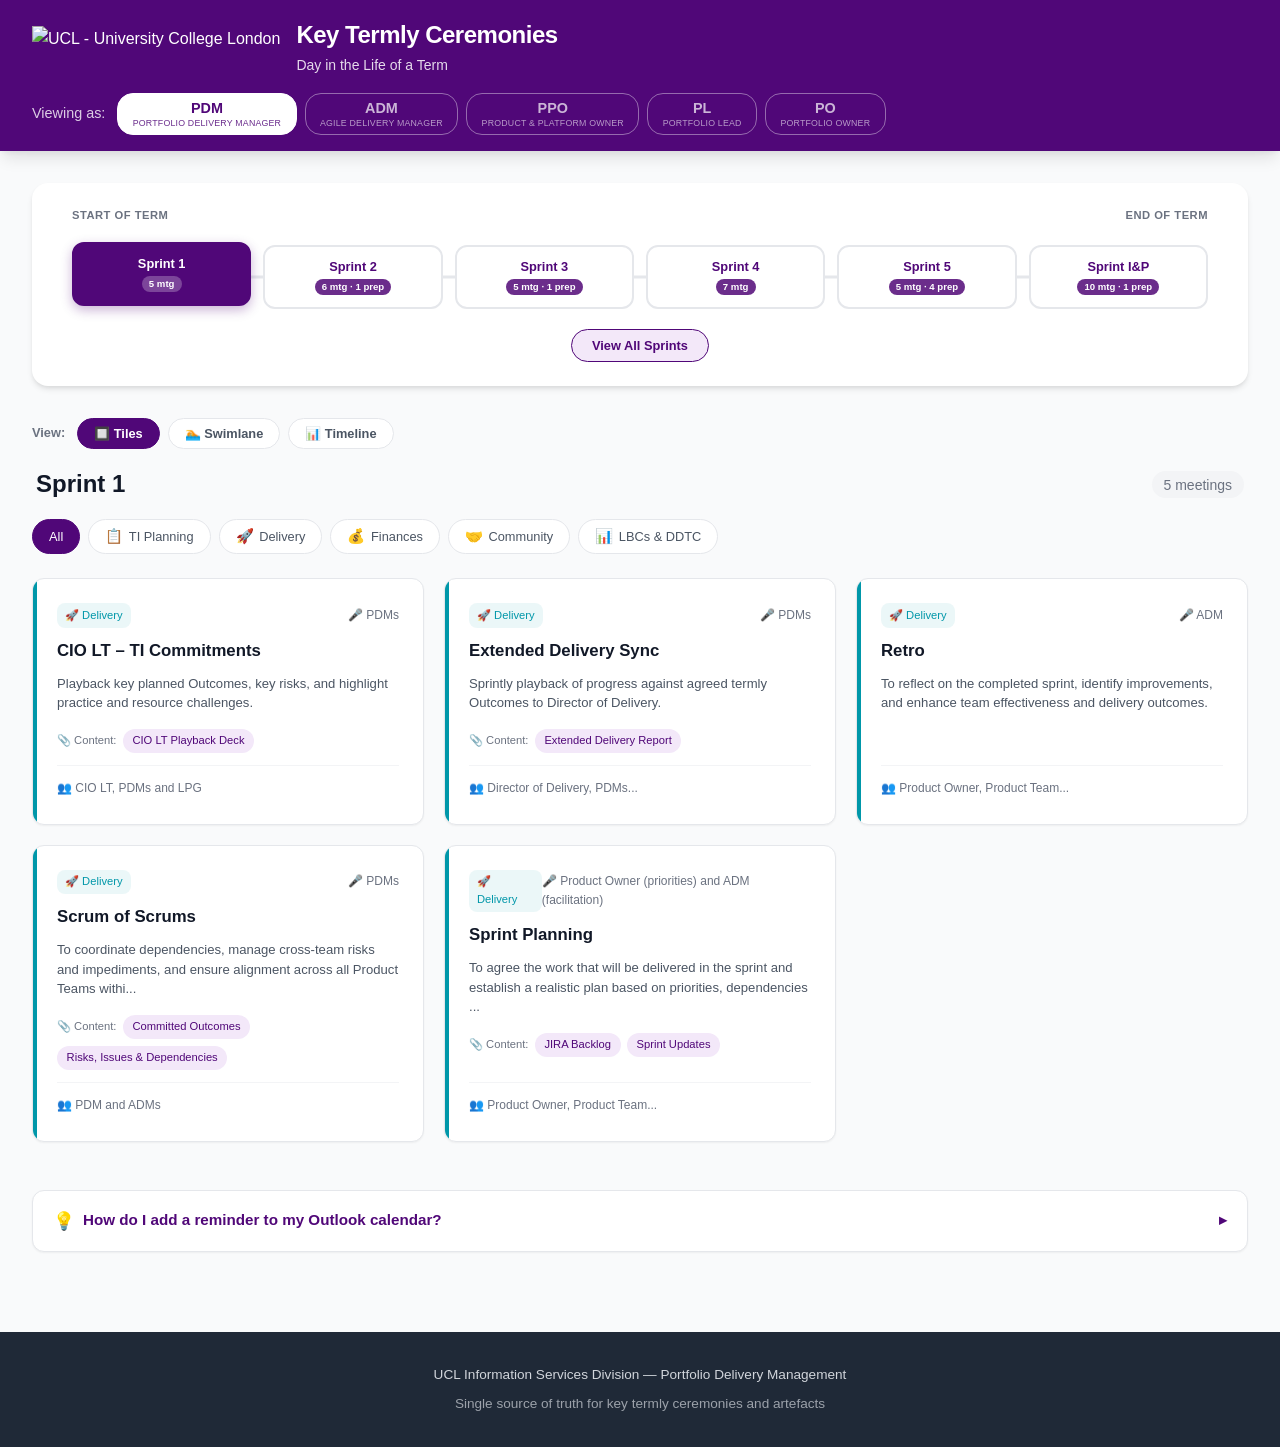
==== commit 5be2be9f: "Add files via upload" ====
--- a/preview.html
+++ b/preview.html
@@ -1070,6 +1070,84 @@
 }
 
 /* Artefact panel removed - now inline */
+
+/* ========== REMINDER DETAIL PANEL ========== */
+.reminder-panel {
+    max-width: 600px;
+    border-top: 4px solid #F59E0B;
+}
+
+.reminder-detail-badge {
+    padding: 0.3rem 0.75rem;
+    border-radius: 12px;
+    font-size: 0.7rem;
+    font-weight: 700;
+    background: #FDE68A;
+    color: #92400E;
+    text-transform: uppercase;
+    letter-spacing: 0.3px;
+}
+
+.reminder-checklist-list {
+    list-style: none;
+    padding: 0;
+    margin: 0;
+}
+
+.reminder-checklist-list li {
+    font-size: 0.9rem;
+    color: var(--gray-700);
+    padding: 0.4rem 0;
+    padding-left: 1.6rem;
+    position: relative;
+    line-height: 1.5;
+}
+
+.reminder-checklist-list li::before {
+    content: '☐';
+    position: absolute;
+    left: 0;
+    color: #B45309;
+    font-size: 1rem;
+    font-weight: 700;
+}
+
+.reminder-actions {
+    display: flex;
+    flex-wrap: wrap;
+    gap: 0.6rem;
+}
+
+.reminder-actions .outlook-btn {
+    width: auto;
+    flex: 1;
+    min-width: 200px;
+}
+
+.view-meeting-btn {
+    flex: 1;
+    min-width: 160px;
+    padding: 0.5rem 0.75rem;
+    background: var(--gray-100);
+    border: 1.5px solid var(--gray-300);
+    border-radius: var(--radius-md);
+    font-size: 0.8rem;
+    font-weight: 600;
+    color: var(--gray-700);
+    cursor: pointer;
+    transition: var(--transition);
+}
+
+.view-meeting-btn:hover {
+    background: var(--ucl-purple-lighter);
+    border-color: var(--ucl-purple);
+    color: var(--ucl-purple);
+}
+
+.view-meeting-btn:focus-visible {
+    outline: 3px solid var(--ucl-purple);
+    outline-offset: 2px;
+}
 
 @keyframes slideUp {
     from {
@@ -1758,6 +1836,42 @@
             </div>
         </div>
 
+        <!-- Prep Reminder Detail Panel (Modal) -->
+        <div class="detail-overlay" id="reminderOverlay" role="dialog" aria-modal="true" aria-labelledby="reminderTitle">
+            <div class="detail-panel reminder-panel" id="reminderPanel">
+                <button class="detail-close" id="reminderClose" aria-label="Close reminder details">&times;</button>
+                <div class="detail-header">
+                    <span class="reminder-detail-badge">⏰ Prep Reminder</span>
+                    <span class="detail-sprint-badge" id="reminderSprintBadge"></span>
+                </div>
+                <h2 class="detail-title" id="reminderTitle"></h2>
+
+                <div class="detail-sections">
+                    <div class="detail-section">
+                        <h3><span class="section-icon" aria-hidden="true">✍️</span> What you need to do</h3>
+                        <p id="reminderMessage"></p>
+                    </div>
+
+                    <div class="detail-section" id="reminderChecklistSection">
+                        <h3><span class="section-icon" aria-hidden="true">✅</span> Checklist</h3>
+                        <ul id="reminderChecklist" class="reminder-checklist-list"></ul>
+                    </div>
+
+                    <div class="detail-section">
+                        <h3><span class="section-icon" aria-hidden="true">📅</span> When</h3>
+                        <p id="reminderWhen"></p>
+                    </div>
+
+                    <div class="detail-section">
+                        <div class="reminder-actions">
+                            <button class="outlook-btn" id="reminderOutlookBtn">📅 Add reminder to Outlook</button>
+                            <button class="view-meeting-btn" id="reminderViewMeetingBtn">View meeting details →</button>
+                        </div>
+                    </div>
+                </div>
+            </div>
+        </div>
+
         <!-- Image Lightbox (full-screen zoom) -->
         <div class="lightbox-overlay" id="lightboxOverlay" role="dialog" aria-modal="true" aria-label="Enlarged artefact image">
             <button class="lightbox-close" id="lightboxClose" aria-label="Close enlarged image">&times;</button>
@@ -2182,7 +2296,7 @@
       id: "ddtc-meeting",
       name: "Digital Delivery and Transformation Committee (DDTC)",
       category: "lbcs-ddtc",
-      personas: ["pdm", "po"],
+      personas: ["pdm", "po", "ppo", "pl"],
       activityGroup: "DDTC",
       sprints: ["sprint-6-ia"],
       presenter: "Various",
@@ -2349,28 +2463,6 @@
       prepSprint: "sprint-5",
       meetingSprint: "sprint-6-ia",
       message: "Ensure DDTC Performance slides are updated by the PDM ahead of meeting.",
-      checklist: ["RAG Status updated", "Delivery Confidence section updated", "Financial position provided"]
-    },
-
-    // ---- Extended Delivery Sync (PDM: Sprint 1 & 3) ----
-    {
-      id: "prep-eds-s1",
-      meetingId: "extended-delivery-sync",
-      meetingName: "Extended Delivery Sync",
-      personas: ["pdm"],
-      prepSprint: "sprint-1",
-      meetingSprint: "sprint-1",
-      message: "Ensure the Extended Delivery Sync slides are updated.",
-      checklist: ["RAG Status updated", "Delivery Confidence section updated", "Financial position provided"]
-    },
-    {
-      id: "prep-eds-s3",
-      meetingId: "extended-delivery-sync",
-      meetingName: "Extended Delivery Sync",
-      personas: ["pdm"],
-      prepSprint: "sprint-3",
-      meetingSprint: "sprint-3",
-      message: "Ensure the Extended Delivery Sync slides are updated.",
       checklist: ["RAG Status updated", "Delivery Confidence section updated", "Financial position provided"]
     },
 
@@ -2790,7 +2882,7 @@
                 : '';
 
             return `
-                <div class="prep-reminder-card" data-meeting-id="${reminder.meetingId}" role="button" tabindex="0" aria-label="Prep reminder: ${reminder.meetingName} happening in ${meetingSprintName}. Click to view meeting details.">
+                <div class="prep-reminder-card" data-reminder-id="${reminder.id}" data-meeting-id="${reminder.meetingId}" role="button" tabindex="0" aria-label="Prep reminder: ${reminder.meetingName}. Click for what to do and checklist.">
                     <div class="prep-reminder-header">
                         <span class="prep-reminder-badge">⏰ Prep Reminder</span>
                         ${category ? `<span class="card-category" data-category="${meeting.category}">${category.icon} ${category.name}</span>` : ''}
@@ -2853,17 +2945,17 @@
             });
         });
 
-        // Add click handlers to prep reminder cards (open the linked meeting)
+        // Add click handlers to prep reminder cards (open the reminder detail)
         document.querySelectorAll('.prep-reminder-card').forEach(card => {
             card.addEventListener('click', () => {
-                const meetingId = card.getAttribute('data-meeting-id');
-                openMeetingDetail(meetingId);
+                const reminderId = card.getAttribute('data-reminder-id');
+                openReminderDetail(reminderId);
             });
             card.addEventListener('keydown', (e) => {
                 if (e.key === 'Enter' || e.key === ' ') {
                     e.preventDefault();
-                    const meetingId = card.getAttribute('data-meeting-id');
-                    openMeetingDetail(meetingId);
+                    const reminderId = card.getAttribute('data-reminder-id');
+                    openReminderDetail(reminderId);
                 }
             });
         });
@@ -2925,7 +3017,7 @@
             ).join('');
             // Reminder chips (amber, distinct)
             chips += laneReminders.map(r =>
-                `<button class="swim-chip reminder" data-meeting-id="${r.meetingId}" aria-label="Prep reminder for ${r.meetingName}">
+                `<button class="swim-chip reminder" data-reminder-id="${r.id}" aria-label="Prep reminder for ${r.meetingName}. Click for what to do and checklist.">
                     <span class="swim-chip-title">⏰ Prep: ${r.meetingName}</span>
                     <span class="swim-chip-meta">Prep in ${getSprintName(r.prepSprint)}</span>
                  </button>`
@@ -2948,7 +3040,7 @@
             chip.addEventListener('click', () => openMeetingDetail(chip.getAttribute('data-id')));
         });
         swimlaneView.querySelectorAll('.swim-chip.reminder').forEach(chip => {
-            chip.addEventListener('click', () => openMeetingDetail(chip.getAttribute('data-meeting-id')));
+            chip.addEventListener('click', () => openReminderDetail(chip.getAttribute('data-reminder-id')));
         });
     }
 
@@ -2973,10 +3065,11 @@
                 return m && m.category === currentCategory;
             });
         }
+        // Map: meetingId -> { prepSprintId: reminderId }
         const prepByMeeting = {};
         reminders.forEach(r => {
-            if (!prepByMeeting[r.meetingId]) prepByMeeting[r.meetingId] = new Set();
-            prepByMeeting[r.meetingId].add(r.prepSprint);
+            if (!prepByMeeting[r.meetingId]) prepByMeeting[r.meetingId] = {};
+            prepByMeeting[r.meetingId][r.prepSprint] = r.id;
         });
 
         sprintCount.textContent = `${meetings.length} meeting${meetings.length !== 1 ? 's' : ''} across the term`;
@@ -3007,14 +3100,20 @@
             html += `<button class="gantt-cell gantt-rowlabel gantt-meeting-label" data-id="${meeting.id}" role="rowheader" style="--row-color:${category.color};" aria-label="${meeting.name}, open details">
                         <span class="gantt-dot" style="background:${category.color};"></span>${meeting.name}
                      </button>`;
-            const preps = prepByMeeting[meeting.id] || new Set();
+            const preps = prepByMeeting[meeting.id] || {};
             sprints.forEach(s => {
                 const hasMeeting = meeting.sprints.includes(s.id);
-                const hasPrep = preps.has(s.id);
-                // Make a cell clickable if it has a meeting or prep in this sprint
+                const reminderId = preps[s.id]; // reminder id if a prep falls in this sprint
+                const hasPrep = !!reminderId;
+                // Make a cell clickable if it has a meeting or prep in this sprint.
+                // If it has a prep reminder, clicking opens the reminder detail;
+                // otherwise it opens the meeting detail.
                 const clickable = hasMeeting || hasPrep;
+                const dataAttrs = hasPrep
+                    ? `data-reminder-id="${reminderId}"`
+                    : `data-meeting-id="${meeting.id}"`;
                 let cell = clickable
-                    ? `<button class="gantt-cell gantt-cell-clickable" role="cell" data-sprint="${s.id}" aria-label="${meeting.name} in ${s.name}${hasPrep ? ', includes prep reminder' : ''}. Click to view ${s.name}.">`
+                    ? `<button class="gantt-cell gantt-cell-clickable" role="cell" ${dataAttrs} aria-label="${meeting.name} in ${s.name}${hasPrep ? ', prep reminder — click for the checklist' : ' — click for details'}.">`
                     : '<div class="gantt-cell" role="cell">';
                 if (hasMeeting) {
                     cell += `<span class="gantt-bar meeting" style="background:${category.color};" title="${meeting.name} in ${s.name}"></span>`;
@@ -3042,33 +3141,82 @@
             btn.addEventListener('click', () => openMeetingDetail(btn.getAttribute('data-id')));
         });
 
-        // Wire up cell clicks — jump to that sprint in Tiles view
+        // Wire up cell clicks — reminder cells open the reminder detail,
+        // meeting cells open the meeting detail.
         timelineGanttView.querySelectorAll('.gantt-cell-clickable').forEach(cell => {
             cell.addEventListener('click', () => {
-                const sprintId = cell.getAttribute('data-sprint');
-                goToSprintInTiles(sprintId);
+                const reminderId = cell.getAttribute('data-reminder-id');
+                const meetingId = cell.getAttribute('data-meeting-id');
+                if (reminderId) {
+                    openReminderDetail(reminderId);
+                } else if (meetingId) {
+                    openMeetingDetail(meetingId);
+                }
             });
         });
     }
 
-    // Switch to Tiles view and focus a specific sprint
-    function goToSprintInTiles(sprintId) {
-        currentSprint = sprintId;
-        viewAll = false;
-        viewAllBtn.classList.remove('active');
-        viewAllBtn.setAttribute('aria-pressed', 'false');
-        // Switch to tiles view
-        currentView = 'tiles';
-        viewBtns.forEach(b => {
-            const isActive = b.getAttribute('data-view') === 'tiles';
-            b.classList.toggle('active', isActive);
-            b.setAttribute('aria-pressed', isActive ? 'true' : 'false');
-        });
-        updateTimelineActive();
-        updateSprintTitle();
-        renderMeetings();
-        // Scroll up to the sprint header so the user sees the result
-        document.getElementById('sprintHeader').scrollIntoView({ behavior: 'smooth', block: 'center' });
+    // ========== REMINDER DETAIL POPUP ==========
+    let currentReminderId = null;
+
+    function openReminderDetail(reminderId) {
+        const reminder = (CEREMONIES_DATA.prepReminders || []).find(r => r.id === reminderId);
+        if (!reminder) return;
+        currentReminderId = reminderId;
+
+        const reminderOverlay = document.getElementById('reminderOverlay');
+        const prepSprintName = getSprintName(reminder.prepSprint);
+        const meetingSprintName = getSprintName(reminder.meetingSprint);
+
+        // Sprint badge
+        document.getElementById('reminderSprintBadge').textContent = '🗓️ Prep in ' + prepSprintName;
+
+        // Title
+        document.getElementById('reminderTitle').textContent = 'Prepare for: ' + reminder.meetingName;
+
+        // Message
+        document.getElementById('reminderMessage').textContent = reminder.message;
+
+        // Checklist
+        const checklistSection = document.getElementById('reminderChecklistSection');
+        const checklistList = document.getElementById('reminderChecklist');
+        if (reminder.checklist && reminder.checklist.length > 0) {
+            checklistSection.style.display = 'block';
+            checklistList.innerHTML = reminder.checklist.map(item => `<li>${item}</li>`).join('');
+        } else {
+            checklistSection.style.display = 'none';
+        }
+
+        // When
+        document.getElementById('reminderWhen').textContent =
+            'This prep happens in ' + prepSprintName + '. The meeting itself takes place in ' + meetingSprintName + '.';
+
+        // Outlook button — only if we have a date for the prep sprint
+        const outlookBtn = document.getElementById('reminderOutlookBtn');
+        const prepDate = CEREMONIES_DATA.termConfig
+            && CEREMONIES_DATA.termConfig.sprintStartDates
+            && CEREMONIES_DATA.termConfig.sprintStartDates[reminder.prepSprint];
+        if (prepDate) {
+            outlookBtn.style.display = '';
+            outlookBtn.onclick = function() { downloadReminderIcs(reminderId); };
+        } else {
+            outlookBtn.style.display = 'none';
+        }
+
+        // View meeting button
+        document.getElementById('reminderViewMeetingBtn').onclick = function() {
+            closeReminderDetail();
+            openMeetingDetail(reminder.meetingId);
+        };
+
+        reminderOverlay.classList.add('visible');
+        document.body.style.overflow = 'hidden';
+        document.getElementById('reminderClose').focus();
+    }
+
+    function closeReminderDetail() {
+        document.getElementById('reminderOverlay').classList.remove('visible');
+        document.body.style.overflow = '';
     }
 
     function openMeetingDetail(meetingId) {
@@ -3367,12 +3515,23 @@
         }
     });
 
+    // Reminder detail close handlers
+    document.getElementById('reminderClose').addEventListener('click', closeReminderDetail);
+    document.getElementById('reminderOverlay').addEventListener('click', (e) => {
+        if (e.target === document.getElementById('reminderOverlay')) {
+            closeReminderDetail();
+        }
+    });
+
     // Keyboard escape to close
     document.addEventListener('keydown', (e) => {
         if (e.key === 'Escape') {
             const lightboxOverlay = document.getElementById('lightboxOverlay');
+            const reminderOverlay = document.getElementById('reminderOverlay');
             if (lightboxOverlay.classList.contains('visible')) {
                 closeLightbox();
+            } else if (reminderOverlay.classList.contains('visible')) {
+                closeReminderDetail();
             } else if (detailOverlay.classList.contains('visible')) {
                 closeMeetingDetail();
             }
